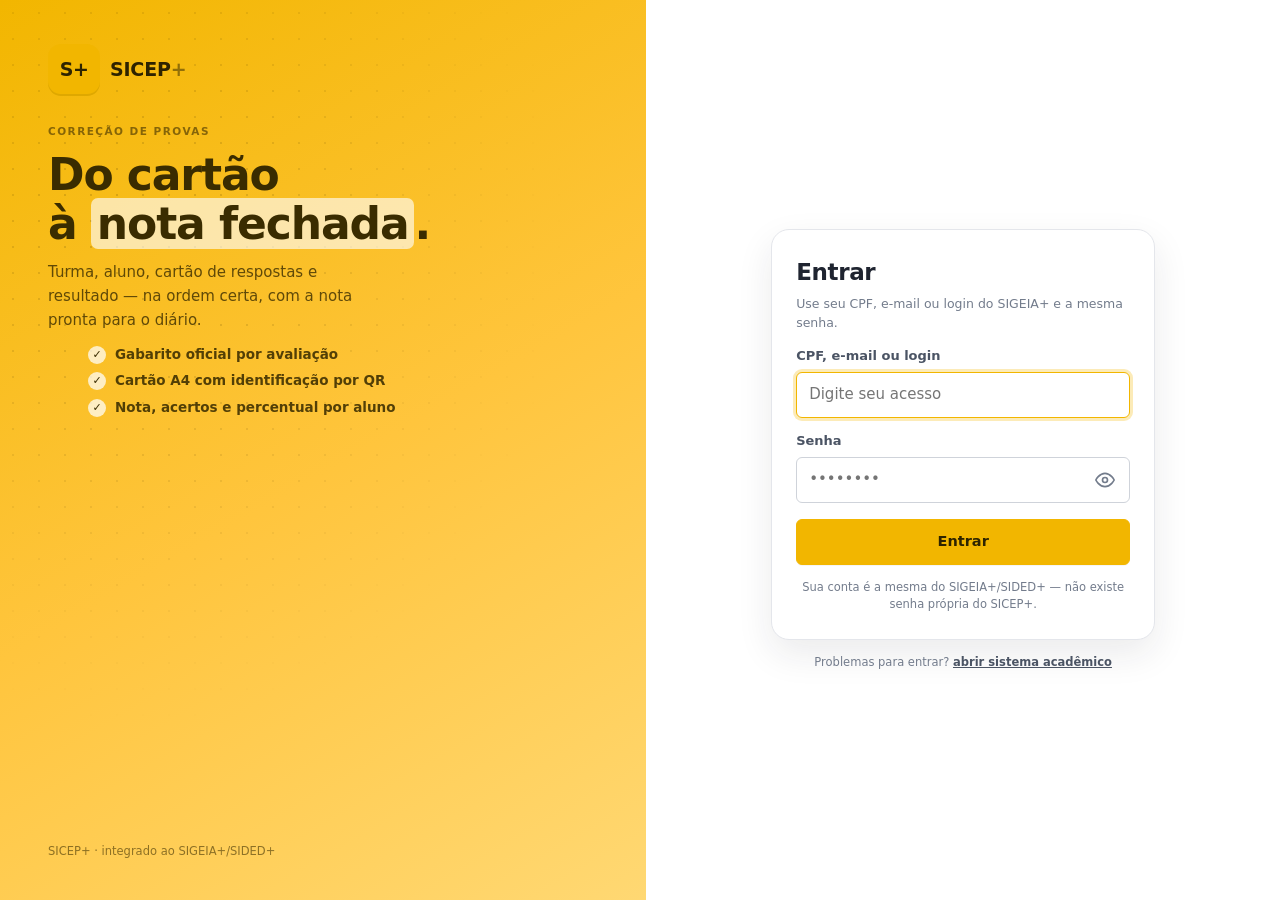
==== index.html @ 130e1ade "A" ====
<!doctype html>
<html lang="pt-BR">
<head>
  <meta charset="utf-8" />
  <meta name="viewport" content="width=device-width, initial-scale=1, viewport-fit=cover" />
  <meta name="theme-color" content="#F2B600" />
  <meta name="description" content="SICEP+ — Sistema Inteligente de Correção Escolar de Provas" />
  <title>SICEP+ · Correção de provas</title>
  <link rel="manifest" href="manifest.webmanifest" />
  <link rel="icon" href="assets/icons/icon.svg" type="image/svg+xml" />
  <link rel="apple-touch-icon" href="assets/icons/icon.svg" />
  <link rel="stylesheet" href="css/app.css" />
  <link rel="stylesheet" href="css/screens.css" />
  <link rel="stylesheet" href="css/print.css" />
</head>
<body>
  <div id="app" class="app"></div>
  <div id="toast" class="toast" role="status" aria-live="polite"></div>
  <script src="js/lib/qrcode.js"></script>
  <script type="module" src="js/app.js"></script>
</body>
</html>
---- css/app.css ----
/* ============================================================
   SICEP+ · Design system
   Paleta institucional amarela, interface educacional limpa.
   ============================================================ */

:root {
  /* Amarelos */
  --y-50:  #FFFBEB;
  --y-100: #FEF6D8;
  --y-200: #FCEBB8;
  --y-300: #F9DB84;
  --y-400: #F6C93F;
  --y-500: #F2B600; /* institucional */
  --y-600: #D69D00;
  --y-700: #A57A00;
  --y-ink: #2E2400;

  /* Neutros */
  --ink:   #1F2430;
  --ink-2: #4B5464;
  --ink-3: #737C8C;
  --line:  #E4E6EB;
  --line-strong: #CFD3DA;
  --bg:    #F7F8FA;
  --surface: #FFFFFF;

  /* Semânticos */
  --ok: #157F45;      --ok-bg: #EAF7EF;   --ok-line: #BFE4CD;
  --warn: #A57A00;    --warn-bg: #FEF6D8; --warn-line: #F0DCA2;
  --err: #B3261E;     --err-bg: #FCEEEC;  --err-line: #F2C9C4;

  /* Forma */
  --r-sm: 6px;
  --r: 10px;
  --r-lg: 14px;
  --shadow-1: 0 1px 2px rgba(16, 24, 40, .05);
  --shadow-2: 0 1px 3px rgba(16, 24, 40, .08), 0 4px 12px rgba(16, 24, 40, .05);

  --tap: 46px; /* altura mínima de toque */
  --nav-w: 236px;
  --appbar-h: 58px;
}

* , *::before, *::after { box-sizing: border-box; }

[hidden] { display: none !important; }

html { -webkit-text-size-adjust: 100%; }

body {
  margin: 0;
  background: var(--bg);
  color: var(--ink);
  font: 400 15px/1.45 system-ui, -apple-system, "Segoe UI", Roboto, "Helvetica Neue", Arial, sans-serif;
  -webkit-font-smoothing: antialiased;
  overflow-x: hidden;
}

h1, h2, h3, h4 { margin: 0; font-weight: 650; letter-spacing: -.01em; }
h1 { font-size: 20px; }
h2 { font-size: 17px; }
h3 { font-size: 15px; }
p  { margin: 0; }
a  { color: var(--y-700); }
img { max-width: 100%; display: block; }

.muted { color: var(--ink-3); }
.small { font-size: 13px; }
.xs    { font-size: 12px; }
.strong{ font-weight: 650; }
.mono  { font-family: ui-monospace, "Cascadia Mono", Consolas, monospace; }
.center{ text-align: center; }
.nowrap{ white-space: nowrap; }
.sr-only {
  position: absolute; width: 1px; height: 1px; padding: 0; margin: -1px;
  overflow: hidden; clip: rect(0 0 0 0); white-space: nowrap; border: 0;
}

/* ---------------- Layout ---------------- */

.app { min-height: 100dvh; display: grid; grid-template-columns: 1fr; }

.sidenav { display: none; }

.app-main { min-width: 0; display: flex; flex-direction: column; }

.appbar {
  position: sticky; top: 0; z-index: 20;
  height: var(--appbar-h);
  display: flex; align-items: center; gap: 10px;
  padding: 0 14px;
  background: var(--surface);
  border-bottom: 1px solid var(--line);
}
.appbar::before {
  content: ""; position: absolute; inset: 0 0 auto 0; height: 3px;
  background: linear-gradient(90deg, var(--y-500), var(--y-300));
}
.appbar .brand { display: flex; align-items: center; gap: 9px; margin-right: auto; min-width: 0; }
.appbar .brand-name { font-weight: 700; font-size: 15px; letter-spacing: -.01em; }
.appbar .brand-sub { font-size: 11px; color: var(--ink-3); line-height: 1.1; }

.page {
  width: 100%;
  max-width: 940px;
  margin: 0 auto;
  padding: 16px 14px calc(88px + env(safe-area-inset-bottom));
  display: flex; flex-direction: column; gap: 16px;
}

/* ---------------- Marca ---------------- */

.mark {
  width: 30px; height: 30px; flex: none;
  display: grid; place-items: center;
  background: var(--y-500); color: var(--y-ink);
  border-radius: 8px;
  font-weight: 800; font-size: 13px; letter-spacing: -.03em;
  box-shadow: inset 0 -2px 0 rgba(0,0,0,.08);
}
.mark.lg { width: 52px; height: 52px; border-radius: 13px; font-size: 19px; }

/* ---------------- Navegação ---------------- */

.nav-list { display: flex; align-items: center; gap: 2px; }

.nav-link {
  display: flex; align-items: center; gap: 10px;
  color: var(--ink-2); text-decoration: none;
  border-radius: var(--r-sm);
}
.nav-link svg { flex: none; }
.nav-link.active { color: var(--ink); }

/* barra inferior (mobile) */
.bottomnav {
  position: fixed; left: 0; right: 0; bottom: 0; z-index: 30;
  display: flex;
  background: var(--surface);
  border-top: 1px solid var(--line);
  padding-bottom: env(safe-area-inset-bottom);
}
.bottomnav .nav-link {
  flex: 1 1 0; min-width: 0;
  flex-direction: column; gap: 3px;
  padding: 8px 2px 7px;
  font-size: 10.5px; font-weight: 600;
  justify-content: center;
  border-radius: 0;
  max-width: 128px; margin: 0 auto;
}
.bottomnav .nav-link.active { color: var(--y-700); }
.bottomnav .nav-link.active svg { color: var(--y-600); }
.bottomnav .nav-link.active::before {
  content: ""; position: absolute; top: 0; width: 18px; height: 3px;
  border-radius: 0 0 3px 3px; background: var(--y-500);
}

/* ---------------- Cabeçalho de página ---------------- */

.page-head { display: flex; flex-direction: column; gap: 4px; }
.page-head .eyebrow {
  font-size: 11.5px; font-weight: 700; letter-spacing: .07em;
  text-transform: uppercase; color: var(--y-700);
}
.page-head p { color: var(--ink-2); font-size: 13.5px; }

.section-head {
  display: flex; align-items: baseline; justify-content: space-between; gap: 10px;
}

/* ---------------- Cartões ---------------- */

.card {
  background: var(--surface);
  border: 1px solid var(--line);
  border-radius: var(--r);
  box-shadow: var(--shadow-1);
  padding: 14px;
}
.card.soft { background: var(--y-50); border-color: var(--y-200); box-shadow: none; }
.card.flat { box-shadow: none; }
.card-head { display: flex; align-items: center; justify-content: space-between; gap: 10px; margin-bottom: 8px; }

.stack { display: flex; flex-direction: column; gap: 12px; }
.stack.tight { gap: 8px; }
.row { display: flex; align-items: center; gap: 10px; }
.row.between { justify-content: space-between; }
.row.wrap { flex-wrap: wrap; }
.grow { flex: 1 1 auto; min-width: 0; }

/* ---------------- Botões ---------------- */

.btn {
  display: inline-flex; align-items: center; justify-content: center; gap: 8px;
  min-height: var(--tap);
  padding: 0 16px;
  border: 1px solid transparent;
  border-radius: var(--r-sm);
  background: var(--surface);
  color: var(--ink);
  font: inherit; font-weight: 650; font-size: 14.5px;
  text-decoration: none; cursor: pointer;
  transition: background-color .15s ease, border-color .15s ease, box-shadow .15s ease;
  -webkit-tap-highlight-color: transparent;
}
.btn:active { transform: translateY(.5px); }
.btn:focus-visible { outline: 3px solid var(--y-300); outline-offset: 1px; }
.btn[disabled] { opacity: .5; cursor: not-allowed; }

.btn-primary { background: var(--y-500); color: var(--y-ink); border-color: var(--y-500); box-shadow: 0 1px 0 rgba(0,0,0,.04); }
.btn-primary:hover { background: var(--y-400); border-color: var(--y-400); }
.btn-outline { background: var(--surface); border-color: var(--line-strong); color: var(--ink); }
.btn-outline:hover { background: var(--y-50); border-color: var(--y-300); }
.btn-ghost { background: transparent; color: var(--ink-2); }
.btn-ghost:hover { background: #F1F2F5; }
.btn-ok { background: var(--ok); border-color: var(--ok); color: #fff; }
.btn-danger { background: var(--surface); border-color: var(--err-line); color: var(--err); }
.btn-block { width: 100%; }
.btn-sm { min-height: 36px; padding: 0 12px; font-size: 13px; }
.btn-group { display: flex; gap: 10px; }
.btn-group > .btn { flex: 1 1 0; }

.icon-btn {
  display: grid; place-items: center;
  width: 40px; height: 40px; flex: none;
  border: 1px solid var(--line); border-radius: var(--r-sm);
  background: var(--surface); color: var(--ink-2); cursor: pointer;
}
.icon-btn:hover { background: var(--y-50); border-color: var(--y-300); }

/* ---------------- Formulários ---------------- */

.field { display: flex; flex-direction: column; gap: 6px; }
.label { font-size: 13px; font-weight: 650; color: var(--ink-2); }
.hint  { font-size: 12px; color: var(--ink-3); }
.input, .select, .textarea {
  width: 100%;
  min-height: var(--tap);
  padding: 10px 12px;
  border: 1px solid var(--line-strong);
  border-radius: var(--r-sm);
  background: var(--surface);
  color: var(--ink);
  font: inherit;
  font-size: 15px; /* evita zoom no iOS */
}
.textarea { min-height: 84px; resize: vertical; }
.input:focus, .select:focus, .textarea:focus {
  outline: none; border-color: var(--y-500); box-shadow: 0 0 0 3px var(--y-200);
}
.select { appearance: none; padding-right: 34px;
  background-image: url("data:image/svg+xml,%3Csvg xmlns='http://www.w3.org/2000/svg' width='14' height='14' viewBox='0 0 24 24' fill='none' stroke='%234B5464' stroke-width='2.5' stroke-linecap='round'%3E%3Cpath d='M6 9l6 6 6-6'/%3E%3C/svg%3E");
  background-repeat: no-repeat; background-position: right 12px center;
}
.form-grid { display: grid; gap: 12px; grid-template-columns: 1fr; }

/* Opção em bloco (turma, disciplina, professor) */
.option {
  display: flex; align-items: center; gap: 12px;
  padding: 13px 14px;
  border: 1px solid var(--line-strong);
  border-radius: var(--r);
  background: var(--surface);
  cursor: pointer;
  min-height: var(--tap);
  text-align: left; width: 100%; font: inherit; color: inherit;
}
.option:hover { border-color: var(--y-300); background: #FFFDF5; }
.option[aria-pressed="true"], .option.selected {
  border-color: var(--y-500); background: var(--y-50);
  box-shadow: inset 3px 0 0 var(--y-500);
}
.option .opt-title { font-weight: 650; }
.option .opt-sub { font-size: 12.5px; color: var(--ink-3); }
.option .opt-mark {
  width: 20px; height: 20px; border-radius: 50%; flex: none;
  border: 1.5px solid var(--line-strong); background: var(--surface);
  display: grid; place-items: center;
}
.option[aria-pressed="true"] .opt-mark { border-color: var(--y-600); background: var(--y-500); }
.option[aria-pressed="true"] .opt-mark::after {
  content: ""; width: 6px; height: 6px; border-radius: 50%; background: var(--y-ink);
}
.option-list { display: flex; flex-direction: column; gap: 8px; }

/* Segmentado (gabarito) */
.seg { display: inline-flex; border: 1px solid var(--line-strong); border-radius: var(--r-sm); overflow: hidden; }
.seg button {
  min-width: 34px; height: 34px; padding: 0 8px;
  border: 0; border-right: 1px solid var(--line);
  background: var(--surface); color: var(--ink-2);
  font: inherit; font-size: 13px; font-weight: 650; cursor: pointer;
}
.seg button:last-child { border-right: 0; }
.seg button.on { background: var(--y-500); color: var(--y-ink); }
.seg button.on.err { background: var(--err-bg); color: var(--err); }

/* ---------------- Badges / chips ---------------- */

.badge {
  display: inline-flex; align-items: center; gap: 5px;
  padding: 3px 8px; border-radius: 999px;
  font-size: 11.5px; font-weight: 650; line-height: 1.5;
  border: 1px solid var(--line); background: var(--bg); color: var(--ink-2);
  white-space: nowrap;
}
.badge.ok   { background: var(--ok-bg);   border-color: var(--ok-line);   color: var(--ok); }
.badge.warn { background: var(--warn-bg); border-color: var(--warn-line); color: var(--warn); }
.badge.err  { background: var(--err-bg);  border-color: var(--err-line);  color: var(--err); }
.badge.y    { background: var(--y-100);   border-color: var(--y-300);     color: var(--y-700); }

.chips { display: flex; gap: 8px; overflow-x: auto; padding: 2px 0 4px; scrollbar-width: none; }
.chips::-webkit-scrollbar { display: none; }
.chip {
  flex: none; min-height: 34px; padding: 0 13px;
  border: 1px solid var(--line-strong); border-radius: 999px;
  background: var(--surface); color: var(--ink-2);
  font: inherit; font-size: 13px; font-weight: 600; cursor: pointer;
}
.chip.on { background: var(--y-500); border-color: var(--y-500); color: var(--y-ink); }

/* Status de sincronização */
.sync {
  display: inline-flex; align-items: center; gap: 6px;
  padding: 5px 10px; border-radius: 999px;
  background: var(--ok-bg); border: 1px solid var(--ok-line);
  color: var(--ok); font-size: 11.5px; font-weight: 650;
  white-space: nowrap;
}
.sync .dot { width: 7px; height: 7px; border-radius: 50%; background: currentColor; }
.sync.pendente { background: var(--warn-bg); border-color: var(--warn-line); color: var(--warn); }
.sync.offline  { background: #F1F2F5; border-color: var(--line-strong); color: var(--ink-2); }

/* ---------------- Listas ---------------- */

.list { display: flex; flex-direction: column; }
.list-item {
  display: flex; align-items: center; gap: 12px;
  padding: 12px 2px;
  border-top: 1px solid var(--line);
  background: none; border-left: 0; border-right: 0; border-bottom: 0;
  font: inherit; color: inherit; text-align: left; cursor: pointer;
  text-decoration: none;
}
.list-item:first-child { border-top: 0; }
.list-item:hover { background: #FCFCFD; }
.list-item .li-title { font-weight: 600; }
.list-item .li-sub { font-size: 12.5px; color: var(--ink-3); }

.avatar {
  width: 36px; height: 36px; flex: none; border-radius: 50%;
  display: grid; place-items: center;
  background: var(--y-100); color: var(--y-700);
  font-weight: 700; font-size: 13px;
}

/* ---------------- Ações rápidas ---------------- */

.quick { display: grid; grid-template-columns: 1fr 1fr; gap: 10px; }
.quick a {
  display: flex; flex-direction: column; gap: 8px;
  padding: 14px;
  border: 1px solid var(--line); border-radius: var(--r);
  background: var(--surface); box-shadow: var(--shadow-1);
  text-decoration: none; color: var(--ink);
  min-height: 96px;
}
.quick a:hover { border-color: var(--y-300); background: #FFFDF6; }
.quick .qi {
  width: 32px; height: 32px; border-radius: 8px; display: grid; place-items: center;
  background: var(--y-100); color: var(--y-700);
}
.quick .qt { font-weight: 650; font-size: 13.5px; line-height: 1.25; }
.quick .qs { font-size: 11.5px; color: var(--ink-3); margin-top: auto; }

/* ---------------- KPI ---------------- */

.kpis { display: grid; grid-template-columns: repeat(3, 1fr); gap: 8px; }
.kpi {
  background: var(--surface); border: 1px solid var(--line); border-radius: var(--r);
  padding: 11px 12px; box-shadow: var(--shadow-1);
}
.kpi .kv { font-size: 20px; font-weight: 700; letter-spacing: -.02em; }
.kpi .kl { font-size: 11px; color: var(--ink-3); }


/* ---------------- Progresso / etapas ---------------- */

.progress { height: 6px; border-radius: 999px; background: var(--y-100); overflow: hidden; }
.progress > span { display: block; height: 100%; background: var(--y-500); border-radius: 999px; transition: width .25s ease; }

.step-meta { display: flex; align-items: center; justify-content: space-between; gap: 10px; }

/* ---------------- Estado vazio ---------------- */

.empty {
  text-align: center; padding: 32px 16px;
  border: 1px dashed var(--line-strong); border-radius: var(--r);
  background: var(--surface);
}
.empty .ei { width: 44px; height: 44px; margin: 0 auto 10px; border-radius: 50%; display: grid; place-items: center; background: var(--y-100); color: var(--y-700); }
.empty h3 { margin-bottom: 4px; }
.empty p { color: var(--ink-3); font-size: 13px; margin-bottom: 14px; }

/* ---------------- Toast ---------------- */

.toast {
  position: fixed; left: 50%; bottom: calc(76px + env(safe-area-inset-bottom));
  transform: translate(-50%, 14px);
  z-index: 90;
  max-width: calc(100vw - 28px);
  padding: 11px 15px;
  border-radius: var(--r-sm);
  background: #23282F; color: #fff;
  font-size: 13.5px; font-weight: 550;
  box-shadow: var(--shadow-2);
  opacity: 0; pointer-events: none;
  transition: opacity .18s ease, transform .18s ease;
}
.toast.show { opacity: 1; transform: translate(-50%, 0); }
.toast.ok  { background: var(--ok); }
.toast.err { background: var(--err); }

/* ---------------- Login ---------------- */

.login {
  min-height: 100dvh;
  display: grid;
  grid-template-columns: 1fr;
  grid-template-rows: auto 1fr;
  background: var(--bg);
}

/* Faixa amarela da marca */
.login-hero {
  position: relative; overflow: hidden; isolation: isolate;
  display: flex; flex-direction: column; gap: 20px;
  padding: 26px 22px 32px;
  color: #3A2C00;
  background: linear-gradient(150deg, #F2B600 0%, #FFC53D 52%, #FFD873 100%);
}
.login-hero::before {
  content: ''; position: absolute; inset: 0; z-index: -1;
  background-image: radial-gradient(circle, rgba(58, 44, 0, .16) 1px, transparent 1px);
  background-size: 26px 26px;
  -webkit-mask-image: radial-gradient(ellipse 85% 70% at 22% 26%, #000 10%, transparent 78%);
  mask-image: radial-gradient(ellipse 85% 70% at 22% 26%, #000 10%, transparent 78%);
}
.login-hero-top { display: flex; align-items: center; gap: 10px; }
.login-hero-name { font-weight: 800; font-size: 19px; letter-spacing: -.01em; color: #2E2300; }
.login-hero-name span { color: rgba(46, 35, 0, .5); }
.login-hero-mid { display: flex; flex-direction: column; gap: 11px; }
.login-eyebrow {
  font-size: 10.5px; font-weight: 800; letter-spacing: .14em;
  text-transform: uppercase; color: rgba(58, 44, 0, .6);
}
.login-hero h1 { font-size: 29px; line-height: 1.12; letter-spacing: -.025em; font-weight: 800; }
.login-hero h1 em {
  font-style: normal; padding: 0 6px; border-radius: 7px;
  background: rgba(255, 255, 255, .62);
}
.login-lead { font-size: 13.5px; line-height: 1.6; color: rgba(58, 44, 0, .8); max-width: 36ch; }
.login-feats { list-style: none; display: flex; flex-direction: column; gap: 7px; margin-top: 2px; }
.login-feats li {
  display: flex; align-items: center; gap: 9px;
  font-size: 12.5px; font-weight: 650; color: rgba(58, 44, 0, .88);
}
.login-feats li::before {
  content: '✓'; flex: none;
  width: 18px; height: 18px; border-radius: 50%;
  display: grid; place-items: center;
  font-size: 11px; font-weight: 800; color: #3A2C00;
  background: rgba(255, 255, 255, .72);
}
.login-hero-foot { font-size: 11.5px; color: rgba(58, 44, 0, .58); margin-top: auto; }

/* Painel do formulário */
.login-panel {
  display: grid; place-items: center;
  background: var(--surface);
  border-radius: 22px 22px 0 0;
  margin-top: -16px;
  padding: 24px 18px calc(26px + env(safe-area-inset-bottom));
}
.login-card { width: 100%; max-width: 384px; }
.login-brand-mobile { display: none; }
.login-form {
  display: flex; flex-direction: column; gap: 14px;
  padding: 22px 18px;
  background: var(--surface);
  border: 1px solid var(--line);
  border-radius: 18px;
  box-shadow: 0 14px 36px rgba(31, 36, 48, .09);
}
.login-form .field { margin-bottom: 0; }
.login-title { font-size: 20px; letter-spacing: -.015em; }
.login-sub { font-size: 12.5px; color: var(--ink-3); margin-top: -8px; line-height: 1.5; }
.login-submit { height: 46px; margin-top: 2px; }
.login-note { font-size: 11.5px; color: var(--ink-3); text-align: center; line-height: 1.5; }

/* Campo com botão de mostrar/ocultar senha */
.input-eye { position: relative; }
.input-eye .input { padding-right: 50px; }
.input-eye-btn {
  position: absolute; right: 6px; top: 50%; transform: translateY(-50%);
  width: 38px; height: 38px; border: 0; background: transparent; border-radius: 10px;
  display: grid; place-items: center; color: var(--ink-3); cursor: pointer;
}
.input-eye-btn:hover, .input-eye-btn:focus-visible { background: var(--y-100); color: var(--ink); }
.input-eye-btn svg { width: 20px; height: 20px; }

/* Botão em estado de envio */
.btn-spin {
  display: none; width: 16px; height: 16px; border-radius: 50%;
  border: 2px solid rgba(31, 36, 48, .22); border-top-color: var(--ink);
  animation: girar .6s linear infinite;
}
.btn[data-carregando] .btn-spin { display: inline-block; }
@keyframes girar { to { transform: rotate(360deg); } }

/* Erro de login */
.alert[hidden] { display: none !important; }
.alert.shake { animation: balancar .4s ease; }
@keyframes balancar {
  0%, 100% { transform: translateX(0); }
  20%, 60% { transform: translateX(-6px); }
  40%, 80% { transform: translateX(6px); }
}
.login-foot { margin-top: 14px; font-size: 11.5px; color: var(--ink-3); text-align: center; }
.login-foot a { color: var(--ink-2); font-weight: 600; }

@media (min-width: 940px) {
  .login { grid-template-columns: 1.02fr 1fr; grid-template-rows: 1fr; }
  .login-hero { padding: 44px 48px 40px; gap: 28px; }
  .login-hero h1 { font-size: 44px; }
  .login-lead { font-size: 15px; }
  .login-feats li { font-size: 13.5px; }
  .login-panel { margin-top: 0; border-radius: 0; padding: 40px; }
  .login-form { padding: 26px 24px; }
  .login-title { font-size: 23px; }
}

/* ---------------- Desktop ---------------- */

@media (min-width: 900px) {
  .app { grid-template-columns: var(--nav-w) 1fr; }

  .sidenav {
    display: flex; flex-direction: column; gap: 4px;
    grid-column: 1;
    position: sticky; top: 0; height: 100dvh;
    padding: 16px 12px;
    background: var(--surface);
    border-right: 1px solid var(--line);
  }
  .sidenav .brand { display: flex; align-items: center; gap: 10px; padding: 4px 8px 16px; }
  .sidenav .brand-name { font-weight: 750; font-size: 15.5px; }
  .sidenav .brand-sub { font-size: 11px; color: var(--ink-3); }
  .sidenav .nav-section { font-size: 10.5px; font-weight: 700; letter-spacing: .08em; text-transform: uppercase; color: var(--ink-3); padding: 12px 8px 6px; }
  .sidenav .nav-link { padding: 10px 10px; min-height: 42px; font-size: 13.5px; font-weight: 600; }
  .sidenav .nav-link:hover { background: #F6F7F9; }
  .sidenav .nav-link.active { background: var(--y-100); color: var(--y-700); }
  .sidenav .nav-link.active svg { color: var(--y-600); }
  .sidenav .nav-foot { margin-top: auto; padding: 10px 8px 0; border-top: 1px solid var(--line); font-size: 11.5px; color: var(--ink-3); }

  .app-main { grid-column: 2; }
  .bottomnav { display: none; }
  .appbar .brand { display: none; }
  .page { padding: 22px 26px 40px; gap: 18px; max-width: 1000px; }
  .form-grid.two { grid-template-columns: 1fr 1fr; }
  .quick { grid-template-columns: repeat(4, 1fr); }
  .toast { bottom: 24px; }
}

/* ============================================================
   Tablet e PC — mais respiro, colunas e navegação lateral
   ============================================================ */

/* Ações na lateral só no desktop (o appbar cuida do mobile/tablet) */
.sidenav .nav-actions {
  display: none; align-items: center; justify-content: space-between;
  gap: 8px; margin-top: 10px; padding-top: 10px; border-top: 1px solid var(--line);
}

/* ---- Tablet ---- */
@media (min-width: 640px) {
  .page {
    max-width: 900px;
    padding: 20px 22px calc(96px + env(safe-area-inset-bottom));
    gap: 18px;
  }
  .page-head h1 { font-size: 24px; }
  .page-head p { font-size: 14px; }

  .card { padding: 16px 18px; }
  .kpi { padding: 14px 16px; }
  .kpi .kv { font-size: 24px; }

  .form-grid.two { grid-template-columns: 1fr 1fr; }
  .sheet { max-width: 440px; }

  /* pares chave/valor em duas colunas */
  .kv-list { display: grid; grid-template-columns: repeat(2, minmax(0, 1fr)); gap: 0 26px; }
  .kv-list > div:nth-child(-n+2) { border-top: 0; }
}

/* ---- Desktop ---- */
@media (min-width: 1024px) {
  :root { --nav-w: 264px; }

  .appbar { display: none; }
  .sidenav { padding: 20px 14px 16px; }
  .sidenav .brand { padding: 2px 8px 20px; }
  .sidenav .nav-link { padding: 11px 12px; min-height: 44px; font-size: 14px; }
  .sidenav .nav-actions { display: flex; }

  .page {
    max-width: 1180px;
    padding: 28px 32px 56px;
    gap: 22px;
  }
  .page-head h1 { font-size: 30px; }
  .page-head p { font-size: 14.5px; }

  .kpis { gap: 12px; }
  .kpi { padding: 16px 18px; }
  .kpi .kv { font-size: 28px; }
  .kpi .kl { font-size: 12px; }

  .card { padding: 20px 22px; }
  .card-head { margin-bottom: 12px; }

  .quick { gap: 14px; }
  .quick a { min-height: 118px; padding: 18px; }
  .quick .qt { font-size: 14.5px; }

  /* lista de avaliações em duas colunas */
  .page .stack:has(> .av-card) {
    display: grid;
    grid-template-columns: repeat(2, minmax(0, 1fr));
    gap: 16px;
    align-items: start;
  }

  /* listas longas (turmas/alunos/instrumentos) com largura de leitura */
  .list-card { max-width: 860px; margin-inline: auto; }

  .sheet { max-width: 500px; }
  .gab-table td, .gab-table th { padding: 9px 10px; }

  .ans-grid { grid-template-columns: repeat(auto-fill, minmax(58px, 1fr)); }
}

/* ---- Telas muito largas ---- */
@media (min-width: 1440px) {
  .page { max-width: 1320px; }
  .page .stack:has(> .av-card) { grid-template-columns: repeat(3, minmax(0, 1fr)); }
}

/* Início: recentes + escola lado a lado no PC */
.home-grid { display: grid; gap: 12px; }
@media (min-width: 1024px) {
  .home-grid { grid-template-columns: minmax(0, 1.7fr) minmax(0, 1fr); align-items: start; }
}

/* Botão de atalho não ocupa a largura toda no PC */
@media (min-width: 1024px) {
  .btn-nova { width: auto; align-self: flex-start; padding-inline: 24px; }
}
---- css/screens.css ----
/* ============================================================
   SICEP+ · Estilos específicos de telas
   ============================================================ */

/* ---------------- Avaliações ---------------- */

.av-card { display: flex; flex-direction: column; gap: 8px; }
.av-card .av-title { font-weight: 650; font-size: 15px; line-height: 1.3; }
.av-card .av-meta { display: flex; flex-wrap: wrap; align-items: center; gap: 6px 10px; font-size: 12.5px; color: var(--ink-2); }
.av-card .av-foot { display: flex; flex-wrap: wrap; gap: 8px; align-items: center; justify-content: space-between; padding-top: 4px; }
.av-dot { width: 4px; height: 4px; border-radius: 50%; background: var(--line-strong); }

/* ---------------- Wizard de avaliação ---------------- */

.wizard-head { display: flex; flex-direction: column; gap: 8px; }

.q-row {
  display: grid;
  grid-template-columns: 34px minmax(0, 1fr);
  gap: 10px;
  padding: 12px 0;
  border-top: 1px solid var(--line);
  align-items: start;
}
.q-row:first-child { border-top: 0; }
.q-num {
  width: 30px; height: 30px; border-radius: 8px;
  display: grid; place-items: center;
  background: var(--y-100); color: var(--y-700);
  font-weight: 700; font-size: 13px;
}
.q-body { display: flex; flex-direction: column; gap: 8px; min-width: 0; }
.q-tools { display: flex; flex-wrap: wrap; align-items: center; gap: 8px 14px; }

.valor-input { width: 88px; min-height: 38px; padding: 6px 10px; }
.q-enunciado { min-height: 60px; font-size: 14px; }

.saved-note {
  display: flex; gap: 10px; align-items: flex-start;
  background: var(--y-50); border: 1px solid var(--y-200);
  border-radius: var(--r); padding: 12px 14px;
  font-size: 13px; color: var(--ink-2);
}
.saved-note svg { flex: none; color: var(--y-700); margin-top: 1px; }

/* ---------------- Detalhe da avaliação ---------------- */

.kv-list { display: flex; flex-direction: column; }
.kv-list > div {
  display: flex; align-items: baseline; justify-content: space-between; gap: 12px;
  padding: 9px 0; border-top: 1px solid var(--line); font-size: 13.5px;
}
.kv-list > div:first-child { border-top: 0; }
.kv-list dt, .kv-list .k { color: var(--ink-3); flex: none; }
.kv-list .v { font-weight: 600; text-align: right; min-width: 0; overflow-wrap: anywhere; }

.gab-table { width: 100%; border-collapse: collapse; font-size: 13px; }
.gab-table th, .gab-table td { text-align: left; padding: 7px 8px; border-top: 1px solid var(--line); }
.gab-table th { font-size: 11px; text-transform: uppercase; letter-spacing: .05em; color: var(--ink-3); border-top: 0; }
.gab-table td.g { font-weight: 700; color: var(--y-700); }

/* ---------------- Cartão de respostas ---------------- */

.sheet-wrap { display: flex; justify-content: center; padding: 4px 0 8px; }

.sheet {
  position: relative;
  width: 100%; max-width: 400px;
  aspect-ratio: 1 / 1.414;
  background: #fff;
  border: 1px solid #B9BDC4;
  border-radius: 3px;
  padding: 13% 8% 6%;
  display: flex; flex-direction: column;
  color: #101318;
  font-size: 9px;
  overflow: hidden;
}
.sheet .mk { position: absolute; width: 16px; height: 16px; background: #101318; }
.sheet .mk.tl { top: 9px; left: 9px; }
.sheet .mk.tr { top: 9px; right: 9px; }
.sheet .mk.bl { bottom: 9px; left: 9px; }
.sheet .mk.br { bottom: 9px; right: 9px; }

.sheet-top { display: flex; gap: 10px; align-items: flex-start; }
.sheet-title { font-size: 13px; font-weight: 800; letter-spacing: -.02em; line-height: 1; }
.sheet-sub { font-size: 7.5px; color: #444; margin-top: 3px; }
.sheet-qr {
  margin-left: auto; flex: none;
  width: 74px; height: 74px;
  border: 1.5px dashed #8A8F98; border-radius: 4px;
  display: grid; place-items: center;
  font-size: 6.5px; line-height: 1.2; text-align: center; color: #5A6068;
  padding: 3px;
}
.sheet-info {
  margin-top: 10px; padding: 7px 8px;
  border: 1px solid #C9CDD3; border-radius: 3px;
  display: grid; grid-template-columns: 1fr 1fr; gap: 3px 8px;
  font-size: 7.5px; line-height: 1.35;
}
.sheet-info b { font-weight: 700; }
.sheet-fields { margin-top: 8px; display: flex; flex-direction: column; gap: 6px; }
.sheet-line { display: flex; align-items: flex-end; gap: 6px; }
.sheet-line .lbl { font-size: 6.5px; color: #555; white-space: nowrap; }
.sheet-line .ln { flex: 1 1 auto; border-bottom: 1px solid #101318; height: 9px; }

.sheet-answers { margin-top: 9px; display: grid; grid-template-columns: repeat(2, 1fr); gap: 4px 14px; flex: 1 1 auto; align-content: start; }
.sheet-q { display: flex; align-items: center; gap: 3px; }
.sheet-q .n { width: 13px; text-align: right; font-weight: 700; font-size: 7.5px; }
.bubble {
  width: 15px; height: 15px; border-radius: 50%;
  border: 1px solid #101318;
  display: grid; place-items: center;
  font-size: 6.5px; line-height: 1; color: #101318;
}
.sheet-foot { margin-top: 8px; font-size: 6.5px; color: #555; display: flex; justify-content: space-between; gap: 8px; }

.sheet-note { text-align: center; }

/* ---------------- Leitura (câmera) ---------------- */

.cam {
  position: relative; width: 100%;
  aspect-ratio: 4 / 3;
  background: #14181D;
  border-radius: var(--r);
  overflow: hidden;
  display: grid; place-items: center;
  color: #C8CDD4;
}
.cam video { width: 100%; height: 100%; object-fit: cover; display: block; }
.cam .cam-empty { display: flex; flex-direction: column; align-items: center; gap: 8px; padding: 18px; text-align: center; font-size: 12.5px; }
.cam .guide { position: absolute; inset: 9%; border: 2px dashed rgba(242,182,0,.85); border-radius: 6px; pointer-events: none; }
.cam .corner { position: absolute; width: 26px; height: 26px; border: 3px solid var(--y-500); pointer-events: none; }
.cam .corner.tl { top: 6%; left: 6%; border-right: 0; border-bottom: 0; border-radius: 6px 0 0 0; }
.cam .corner.tr { top: 6%; right: 6%; border-left: 0; border-bottom: 0; border-radius: 0 6px 0 0; }
.cam .corner.bl { bottom: 6%; left: 6%; border-right: 0; border-top: 0; border-radius: 0 0 0 6px; }
.cam .corner.br { bottom: 6%; right: 6%; border-left: 0; border-top: 0; border-radius: 0 0 6px 0; }
.cam .torch {
  position: absolute; right: 10px; bottom: 10px; z-index: 2;
  width: 40px; height: 40px; border-radius: 50%;
  display: grid; place-items: center;
  background: rgba(255,255,255,.92); color: #14181D; border: 0; cursor: pointer;
}
.cam .cam-badge {
  position: absolute; left: 10px; top: 10px; z-index: 2;
  background: rgba(20,24,29,.72); color: #fff;
  padding: 4px 9px; border-radius: 999px; font-size: 11px; font-weight: 600;
}

.flow { display: flex; flex-direction: column; gap: 0; }
.flow-step { display: flex; gap: 12px; padding-bottom: 16px; position: relative; }
.flow-step:not(:last-child)::before {
  content: ""; position: absolute; left: 13px; top: 30px; bottom: 0; width: 2px; background: var(--line);
}
.flow-step.done:not(:last-child)::before { background: var(--y-300); }
.flow-step .fs-num {
  width: 28px; height: 28px; flex: none; border-radius: 50%;
  display: grid; place-items: center; font-size: 12px; font-weight: 700;
  background: var(--bg); border: 1.5px solid var(--line-strong); color: var(--ink-3);
  z-index: 1;
}
.flow-step.done .fs-num { background: var(--y-500); border-color: var(--y-500); color: var(--y-ink); }
.flow-step.current .fs-num { background: var(--surface); border-color: var(--y-600); color: var(--y-700); box-shadow: 0 0 0 3px var(--y-200); }
.flow-step .fs-body { min-width: 0; padding-top: 3px; }
.flow-step .fs-title { font-weight: 650; font-size: 13.5px; }
.flow-step .fs-sub { font-size: 12px; color: var(--ink-3); }
.flow-step.waiting { opacity: .45; }

/* ---------------- Revisão de respostas ---------------- */

.rev-row {
  display: flex; align-items: center; gap: 10px;
  padding: 9px 0; border-top: 1px solid var(--line);
}
.rev-row:first-child { border-top: 0; }
.rev-row .rev-n {
  width: 26px; height: 26px; flex: none; border-radius: 7px;
  display: grid; place-items: center; background: var(--bg); border: 1px solid var(--line);
  font-size: 11.5px; font-weight: 700;
}
.rev-row .rev-n.warn { background: var(--warn-bg); border-color: var(--warn-line); color: var(--warn); }
.rev-row .rev-n.ok { background: var(--ok-bg); border-color: var(--ok-line); color: var(--ok); }
.rev-row .rev-n.err { background: var(--err-bg); border-color: var(--err-line); color: var(--err); }
.rev-row .rev-state { font-size: 11.5px; }

.result-big { display: flex; align-items: baseline; gap: 6px; }
.result-big .rn { font-size: 34px; font-weight: 750; letter-spacing: -.03em; }

.alert {
  display: flex; gap: 10px; align-items: flex-start;
  padding: 12px 13px; border-radius: var(--r);
  font-size: 12.5px; line-height: 1.45;
  border: 1px solid var(--line); background: var(--bg); color: var(--ink-2);
}
.alert svg { flex: none; margin-top: 1px; }
.alert.warn { background: var(--warn-bg); border-color: var(--warn-line); color: #6B4F00; }
.alert.err  { background: var(--err-bg);  border-color: var(--err-line);  color: var(--err); }
.alert.ok   { background: var(--ok-bg);   border-color: var(--ok-line);   color: var(--ok); }
.alert.y    { background: var(--y-50);    border-color: var(--y-200);     color: #6B4F00; }

/* ---------------- Desempenho ---------------- */

.perf {
  height: 6px; border-radius: 999px; background: #EDEFF3;
  overflow: hidden; margin-top: 6px;
}
.perf > span { display: block; height: 100%; border-radius: 999px; transition: width .25s ease; }

/* ---------------- Grade de conferência ---------------- */

.ans-grid {
  display: grid;
  grid-template-columns: repeat(auto-fill, minmax(54px, 1fr));
  gap: 6px;
}
.ans-tile {
  display: flex; flex-direction: column; align-items: center; justify-content: center;
  gap: 1px; padding: 7px 4px;
  border: 1px solid var(--line-strong); border-radius: 8px;
  background: var(--surface); color: var(--ink);
  font: inherit; cursor: pointer;
}
.ans-tile .at-n { font-size: 10px; color: var(--ink-3); }
.ans-tile .at-a { font-size: 14px; font-weight: 700; line-height: 1.1; }
.ans-tile.ok { border-color: var(--ok-line); background: var(--ok-bg); color: var(--ok); }
.ans-tile.ok .at-n { color: var(--ok); opacity: .75; }
.ans-tile.pendente { border-color: var(--warn-line); background: var(--warn-bg); color: var(--warn); }
.ans-tile.pendente .at-n { color: var(--warn); opacity: .8; }
.ans-tile.anulada { border-style: dashed; background: var(--bg); color: var(--ink-3); }

.ans-editor {
  display: flex; flex-direction: column; gap: 10px;
  margin-top: 10px; padding: 12px;
  border: 1px solid var(--y-300); border-radius: var(--r);
  background: var(--y-50);
}
.ans-opt {
  min-height: 40px; min-width: 46px; padding: 0 12px;
  border: 1px solid var(--line-strong); border-radius: 8px;
  background: var(--surface); color: var(--ink);
  font: inherit; font-weight: 650; cursor: pointer;
}
.ans-opt.on { background: var(--y-500); border-color: var(--y-500); color: var(--y-ink); }

/* Questão anulada no editor da avaliação */
.q-row.anulada { opacity: .72; }
.q-row.anulada .q-num { background: var(--err-bg); color: var(--err); }

/* ---------------- Cartão com muitas questões ---------------- */

.sheet.denso .sheet-answers { grid-template-columns: repeat(3, 1fr); gap: 3px 10px; }
.sheet.denso .bubble { width: 17px; height: 17px; font-size: 6px; }
.sheet.denso .sheet-q .n { width: 14px; font-size: 7px; }

.cam img { width: 100%; height: 100%; object-fit: cover; display: block; }

/* ---------------- Leitura: fluxo (turma → aluno → cartão) ---------------- */

.capture-head { display: flex; align-items: center; gap: 10px; padding: 2px 0; }
.capture-head .icon-btn {
  width: 38px; height: 38px; flex: none;
  border: 1px solid var(--line); border-radius: 10px;
  background: var(--surface); display: grid; place-items: center; cursor: pointer;
}

.tabs { display: flex; border-bottom: 1px solid var(--line); }
.tab {
  flex: 1; padding: 11px 8px; background: none; border: 0;
  border-bottom: 2.5px solid transparent;
  font: inherit; font-size: 13.5px; font-weight: 700; color: var(--ink-3); cursor: pointer;
}
.tab.on { color: var(--y-700); border-bottom-color: var(--y-500); }

.search-box { position: relative; display: flex; align-items: center; }
.search-box svg { position: absolute; left: 12px; color: var(--ink-3); pointer-events: none; }
.search-box .input { padding-left: 38px; background: var(--bg); }

.turma-row, .aluno-row, .inst-row {
  display: flex; align-items: center; gap: 12px; width: 100%;
  padding: 13px 12px; background: var(--surface);
  border: 0; border-bottom: 1px solid var(--line);
  font: inherit; text-align: left; cursor: pointer;
}
.turma-row:last-child, .aluno-row:last-child, .inst-row:last-child { border-bottom: 0; }
.turma-row:active, .aluno-row:active, .inst-row:active { background: var(--y-50); }

.tr-check {
  width: 24px; height: 24px; flex: none; display: grid; place-items: center;
  border-radius: 50%; border: 1.5px solid var(--line-strong); color: var(--ok);
}
.tr-check.ok { border-color: var(--ok-line); background: var(--ok-bg); }
.tr-nome, .al-nome { display: block; font-weight: 700; font-size: 14px; }
.tr-sub, .al-sub { display: block; font-size: 12px; color: var(--ink-3); margin-top: 1px; }
.tr-bars { display: flex; align-items: flex-end; gap: 3px; height: 22px; flex: none; }
.tr-bars span { width: 4px; height: 100%; background: var(--line); border-radius: 2px; }
.tr-bars span.on { background: #34A853; }
.tr-cont { font-size: 12px; color: var(--ink-3); white-space: nowrap; }
.al-add {
  width: 28px; height: 28px; border-radius: 50%; flex: none;
  background: var(--ink); color: #fff; display: grid; place-items: center;
}

/* QR real no cartão */
.sheet-qr { border: 0; display: flex; flex-direction: column; align-items: center; gap: 2px; padding: 2px; }
.sheet-qr svg { width: 66px; height: 66px; display: block; }
.sheet-qr-code { font-size: 6px; line-height: 1.1; text-align: center; color: #333; word-break: break-all; max-width: 74px; }

/* 41 a 50 questões: quatro colunas para não estourar a folha */
.sheet.denso.compacto .sheet-answers { grid-template-columns: repeat(4, 1fr); gap: 2px 6px; }
.sheet.denso.compacto .bubble { width: 12px; height: 12px; font-size: 5px; }
.sheet.denso.compacto .sheet-q .n { width: 11px; font-size: 6px; }
.sheet.denso.compacto .sheet-info { font-size: 6.5px; }
.sheet.denso.compacto .sheet-qr svg { width: 52px; height: 52px; }
---- css/print.css ----
/* ============================================================
   SICEP+ · Impressão dos cartões de respostas
   ============================================================ */

@page {
  size: A4 portrait;
  margin: 12mm;
}

@media print {
  body { background: #fff; }

  .sidenav,
  .appbar,
  .bottomnav,
  .no-print,
  .toast { display: none !important; }

  .app { display: block; }
  .app-main { display: block; }
  .page { display: block; max-width: none; padding: 0; }

  .sheet-wrap {
    display: block;
    padding: 0;
    margin: 0 auto;
  }

  .sheet {
    width: 186mm;
    max-width: 186mm;
    height: 273mm;
    aspect-ratio: auto;
    border: 0;
    border-radius: 0;
    padding: 22mm 16mm 12mm;
    page-break-after: always;
    break-after: page;
    -webkit-print-color-adjust: exact;
    print-color-adjust: exact;
  }

  .sheet:last-of-type { page-break-after: auto; break-after: auto; }

  .sheet .sheet-title { font-size: 26pt; }
  .sheet .sheet-sub { font-size: 9pt; }
  .sheet .sheet-qr { width: 112px; height: 112px; font-size: 7pt; }
  .sheet .sheet-info { font-size: 9pt; padding: 10px 12px; border-color: #101318; }
  .sheet .sheet-fields { gap: 12px; margin-top: 14px; }
  .sheet .sheet-line .lbl { font-size: 8pt; }
  .sheet .sheet-line .ln { height: 16px; }

  .sheet-answers {
    margin-top: 16px;
    grid-template-columns: repeat(2, 1fr);
    gap: 9px 26px;
  }
  .sheet .sheet-q .n { font-size: 9.5pt; width: 20px; }
  .sheet .bubble { width: 30px; height: 30px; font-size: 8pt; }
  .sheet .sheet-foot { font-size: 7.5pt; margin-top: 14px; }

  .mk { width: 22px !important; height: 22px !important; }

  /* 26 a 50 questões: três colunas e bolhas menores para caber em uma página */
  .sheet.denso .sheet-answers {
    grid-template-columns: repeat(3, 1fr);
    gap: 5px 16px;
  }
  .sheet.denso .bubble { width: 22px; height: 22px; font-size: 7pt; }
  .sheet.denso .sheet-q .n { width: 15px; font-size: 8pt; }
}

/* 41 a 50 questões: quatro colunas na impressão */
@media print {
  .sheet .sheet-qr svg { width: 100%; height: 100%; }
  .sheet.denso.compacto .sheet-answers { grid-template-columns: repeat(4, 1fr); gap: 3px 10px; }
  .sheet.denso.compacto .bubble { width: 17px; height: 17px; font-size: 6pt; }
  .sheet.denso.compacto .sheet-q .n { width: 13px; font-size: 7.5pt; }
}
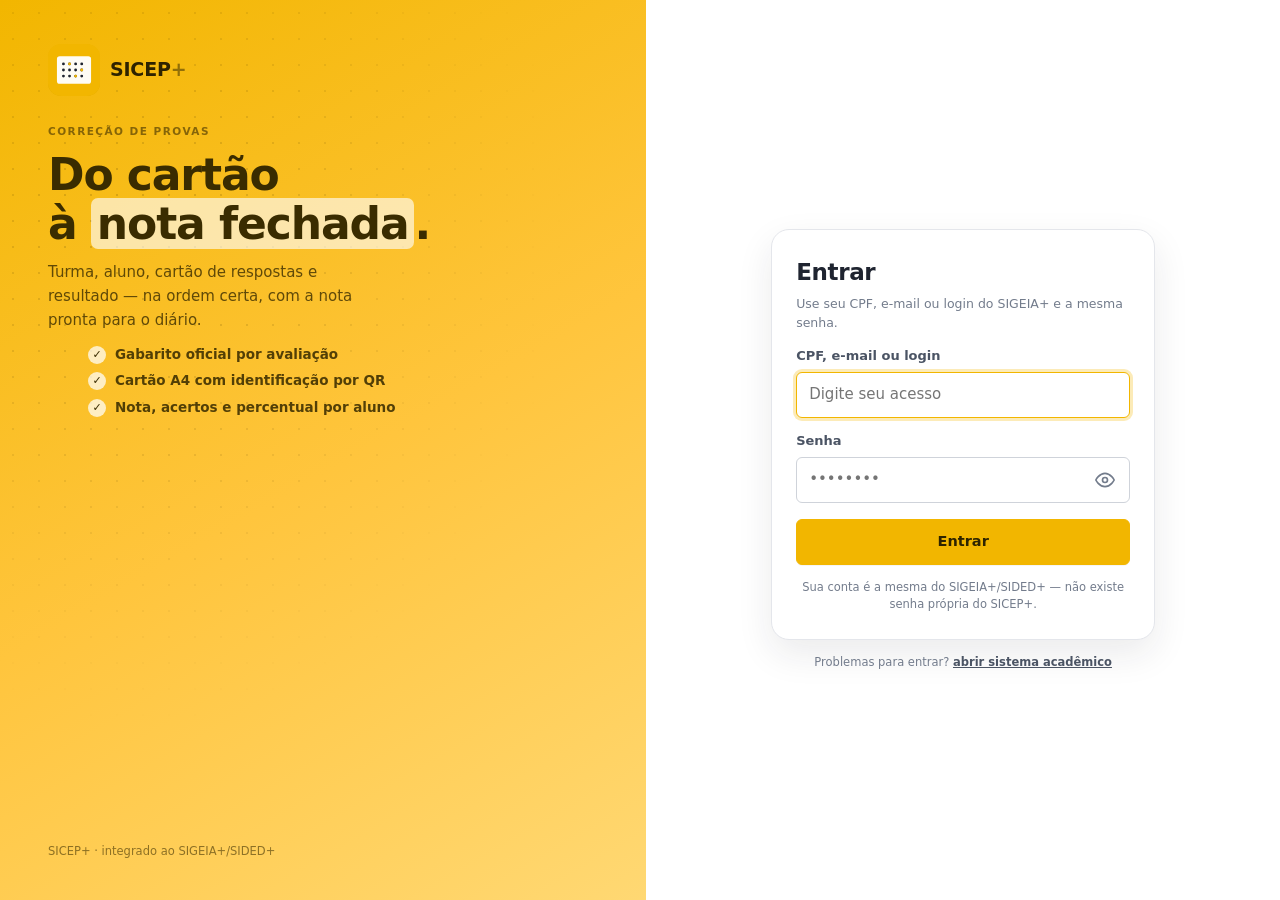
==== commit f8d53e85: "atualização" ====
--- a/index.html
+++ b/index.html
@@ -8,14 +8,33 @@
   <title>SICEP+ · Correção de provas</title>
   <link rel="manifest" href="manifest.webmanifest" />
   <link rel="icon" href="assets/icons/icon.svg" type="image/svg+xml" />
-  <link rel="apple-touch-icon" href="assets/icons/icon.svg" />
+  <link rel="icon" href="assets/icons/icon-256.png" type="image/png" sizes="256x256" />
+  <link rel="apple-touch-icon" href="assets/icons/icon-256.png" sizes="256x256" />
   <link rel="stylesheet" href="css/app.css" />
   <link rel="stylesheet" href="css/screens.css" />
   <link rel="stylesheet" href="css/print.css" />
 </head>
 <body>
-  <div id="app" class="app"></div>
+  <div id="app" class="app">
+    <!-- Carregamento inicial: um esqueleto simples com efeito de rolagem (substituído pelo app) -->
+    <div class="boot" role="status" aria-live="polite">
+      <div class="boot-logo"><img src="assets/icons/icon.svg" alt="" width="52" height="52" /></div>
+      <div class="boot-lines" aria-hidden="true">
+        <span></span><span></span><span></span>
+      </div>
+      <p class="boot-txt">Carregando o SICEP+…</p>
+    </div>
+  </div>
   <div id="toast" class="toast" role="status" aria-live="polite"></div>
+  <!-- Leitura de cartões: módulos pré-carregados em paralelo (o OpenCV, ~13 MB, NÃO entra aqui: carrega sob demanda em js/leitor/opencv-loader.js) -->
+  <link rel="modulepreload" href="js/leitor/geometria.js" />
+  <link rel="modulepreload" href="js/leitor/opencv-loader.js" />
+  <link rel="modulepreload" href="js/leitor/leitor.js" />
+  <link rel="modulepreload" href="js/leitor/omr.js" />
+  <link rel="modulepreload" href="js/leitor/cartao-svg.js" />
+  <link rel="modulepreload" href="js/leitor/camera.js" />
+  <link rel="modulepreload" href="js/leitor/associacao.js" />
+  <link rel="modulepreload" href="js/leitor/qr-caderno.js" />
   <script src="js/lib/qrcode.js"></script>
   <script type="module" src="js/app.js"></script>
 </body>
--- a/css/app.css
+++ b/css/app.css
@@ -47,6 +47,14 @@
 
 html { -webkit-text-size-adjust: 100%; }
 
+/* Celular: sem o realce/contorno azul que o navegador desenha ao tocar.
+   O foco por teclado continua visível (focus-visible), que é o que a acessibilidade exige. */
+html, body, a, button, input, select, textarea, label, [role="tab"], summary {
+  -webkit-tap-highlight-color: transparent;
+}
+:focus:not(:focus-visible) { outline: none; }
+:focus-visible { outline: 3px solid var(--y-300); outline-offset: 1px; }
+
 body {
   margin: 0;
   background: var(--bg);
@@ -119,6 +127,37 @@
   box-shadow: inset 0 -2px 0 rgba(0,0,0,.08);
 }
 .mark.lg { width: 52px; height: 52px; border-radius: 13px; font-size: 19px; }
+.mark img { width: 100%; height: 100%; display: block; border-radius: inherit; }
+
+/* ---------------- Carregamento inicial (esqueleto com rolagem) ---------------- */
+
+.boot {
+  min-height: 100dvh;
+  display: flex; flex-direction: column; align-items: center; justify-content: center;
+  gap: 16px; padding: 24px;
+  background: var(--bg);
+}
+.boot-logo {
+  width: 52px; height: 52px; border-radius: 13px; overflow: hidden;
+  box-shadow: 0 6px 18px rgba(16, 24, 40, .12);
+  animation: boot-pulsa 1.6s ease-in-out infinite;
+}
+.boot-lines { width: min(260px, 70vw); display: flex; flex-direction: column; gap: 9px; }
+.boot-lines span {
+  display: block; height: 11px; border-radius: 999px;
+  background: linear-gradient(90deg, #E8EAEF 0%, #F4F5F8 35%, #E8EAEF 70%, #E8EAEF 100%);
+  background-size: 220% 100%;
+  animation: boot-rolagem 1.15s linear infinite;
+}
+.boot-lines span:nth-child(2) { width: 78%; animation-delay: .09s; }
+.boot-lines span:nth-child(3) { width: 56%; animation-delay: .18s; }
+.boot-txt { font-size: 12.5px; color: var(--ink-3); }
+
+@keyframes boot-rolagem { to { background-position: -220% 0; } }
+@keyframes boot-pulsa { 0%, 100% { transform: scale(1); } 50% { transform: scale(1.04); } }
+@media (prefers-reduced-motion: reduce) {
+  .boot-lines span, .boot-logo { animation: none; }
+}
 
 /* ---------------- Navegação ---------------- */
 
--- a/css/screens.css
+++ b/css/screens.css
@@ -66,55 +66,13 @@
 .sheet {
   position: relative;
   width: 100%; max-width: 400px;
-  aspect-ratio: 1 / 1.414;
+  aspect-ratio: 186 / 273;
   background: #fff;
   border: 1px solid #B9BDC4;
   border-radius: 3px;
-  padding: 13% 8% 6%;
-  display: flex; flex-direction: column;
-  color: #101318;
-  font-size: 9px;
   overflow: hidden;
 }
-.sheet .mk { position: absolute; width: 16px; height: 16px; background: #101318; }
-.sheet .mk.tl { top: 9px; left: 9px; }
-.sheet .mk.tr { top: 9px; right: 9px; }
-.sheet .mk.bl { bottom: 9px; left: 9px; }
-.sheet .mk.br { bottom: 9px; right: 9px; }
-
-.sheet-top { display: flex; gap: 10px; align-items: flex-start; }
-.sheet-title { font-size: 13px; font-weight: 800; letter-spacing: -.02em; line-height: 1; }
-.sheet-sub { font-size: 7.5px; color: #444; margin-top: 3px; }
-.sheet-qr {
-  margin-left: auto; flex: none;
-  width: 74px; height: 74px;
-  border: 1.5px dashed #8A8F98; border-radius: 4px;
-  display: grid; place-items: center;
-  font-size: 6.5px; line-height: 1.2; text-align: center; color: #5A6068;
-  padding: 3px;
-}
-.sheet-info {
-  margin-top: 10px; padding: 7px 8px;
-  border: 1px solid #C9CDD3; border-radius: 3px;
-  display: grid; grid-template-columns: 1fr 1fr; gap: 3px 8px;
-  font-size: 7.5px; line-height: 1.35;
-}
-.sheet-info b { font-weight: 700; }
-.sheet-fields { margin-top: 8px; display: flex; flex-direction: column; gap: 6px; }
-.sheet-line { display: flex; align-items: flex-end; gap: 6px; }
-.sheet-line .lbl { font-size: 6.5px; color: #555; white-space: nowrap; }
-.sheet-line .ln { flex: 1 1 auto; border-bottom: 1px solid #101318; height: 9px; }
-
-.sheet-answers { margin-top: 9px; display: grid; grid-template-columns: repeat(2, 1fr); gap: 4px 14px; flex: 1 1 auto; align-content: start; }
-.sheet-q { display: flex; align-items: center; gap: 3px; }
-.sheet-q .n { width: 13px; text-align: right; font-weight: 700; font-size: 7.5px; }
-.bubble {
-  width: 15px; height: 15px; border-radius: 50%;
-  border: 1px solid #101318;
-  display: grid; place-items: center;
-  font-size: 6.5px; line-height: 1; color: #101318;
-}
-.sheet-foot { margin-top: 8px; font-size: 6.5px; color: #555; display: flex; justify-content: space-between; gap: 8px; }
+.sheet svg { display: block; width: 100%; height: 100%; }
 
 .sheet-note { text-align: center; }
 
@@ -248,11 +206,6 @@
 .q-row.anulada { opacity: .72; }
 .q-row.anulada .q-num { background: var(--err-bg); color: var(--err); }
 
-/* ---------------- Cartão com muitas questões ---------------- */
-
-.sheet.denso .sheet-answers { grid-template-columns: repeat(3, 1fr); gap: 3px 10px; }
-.sheet.denso .bubble { width: 17px; height: 17px; font-size: 6px; }
-.sheet.denso .sheet-q .n { width: 14px; font-size: 7px; }
 
 .cam img { width: 100%; height: 100%; object-fit: cover; display: block; }
 
@@ -302,14 +255,176 @@
   background: var(--ink); color: #fff; display: grid; place-items: center;
 }
 
-/* QR real no cartão */
-.sheet-qr { border: 0; display: flex; flex-direction: column; align-items: center; gap: 2px; padding: 2px; }
-.sheet-qr svg { width: 66px; height: 66px; display: block; }
-.sheet-qr-code { font-size: 6px; line-height: 1.1; text-align: center; color: #333; word-break: break-all; max-width: 74px; }
-
-/* 41 a 50 questões: quatro colunas para não estourar a folha */
-.sheet.denso.compacto .sheet-answers { grid-template-columns: repeat(4, 1fr); gap: 2px 6px; }
-.sheet.denso.compacto .bubble { width: 12px; height: 12px; font-size: 5px; }
-.sheet.denso.compacto .sheet-q .n { width: 11px; font-size: 6px; }
-.sheet.denso.compacto .sheet-info { font-size: 6.5px; }
-.sheet.denso.compacto .sheet-qr svg { width: 52px; height: 52px; }
+
+
+/* ---------------- Leitura: câmera em tela cheia ---------------- */
+
+body.cam-open { overflow: hidden; overscroll-behavior: none; }
+.cam-full {
+  position: fixed; inset: 0; z-index: 1000;
+  height: 100vh; height: 100dvh;
+  background: #000; color: #fff;
+  display: flex; flex-direction: column;
+  touch-action: manipulation; -webkit-tap-highlight-color: transparent;
+  -webkit-user-select: none; user-select: none;
+}
+.cam-full[hidden] { display: none; }
+.cam-full video, .cam-full > img {
+  position: absolute; inset: 0; width: 100%; height: 100%; object-fit: cover;
+}
+.cam-full > img[hidden], .cam-full video[hidden] { display: none; }
+.cam-full .cf-top, .cam-full .cf-instr, .cam-full .cf-baixo, .cam-full .cf-status,
+.cam-full .cf-aviso, .cam-full .cf-escolha, .cam-full .cf-manual, .cam-full .cf-refazer { position: relative; z-index: 3; }
+
+.cf-top {
+  display: flex; align-items: center; gap: 10px;
+  padding: calc(10px + env(safe-area-inset-top, 0px)) calc(12px + env(safe-area-inset-right, 0px)) 10px calc(12px + env(safe-area-inset-left, 0px));
+  background: linear-gradient(rgba(0,0,0,.7), rgba(0,0,0,0));
+}
+.cf-quem { flex: 1; min-width: 0; display: flex; flex-direction: column; line-height: 1.25; text-shadow: 0 1px 3px rgba(0,0,0,.7); }
+.cf-quem strong { font-size: 15px; white-space: nowrap; overflow: hidden; text-overflow: ellipsis; }
+.cf-quem span { font-size: 12.5px; opacity: .92; white-space: nowrap; overflow: hidden; text-overflow: ellipsis; }
+.cf-btn {
+  width: 44px; height: 44px; flex: none; border: 0; border-radius: 50%;
+  display: grid; place-items: center; cursor: pointer;
+  background: rgba(255,255,255,.92); color: #14181D;
+}
+.cf-btn.dark { background: var(--bg); width: 34px; height: 34px; }
+.cf-btn[disabled] { opacity: .4; cursor: not-allowed; }
+
+.cf-instr {
+  display: flex; flex-direction: column; align-items: center; gap: 4px;
+  margin: 4px 14px 0; padding: 10px 14px; text-align: center;
+  background: rgba(20,24,29,.78); border-radius: var(--r);
+}
+.cf-instr strong { font-size: 17px; letter-spacing: .02em; color: var(--y-400); }
+.cf-passo { font-size: 11px; font-weight: 700; padding: 2px 9px; border-radius: 999px; background: var(--y-500); color: var(--y-ink); }
+.cf-sub { font-size: 12.5px; opacity: .9; }
+
+.cf-alvo { position: absolute; z-index: 2; pointer-events: none; left: 50%; top: 52%; transform: translate(-50%, -50%); }
+.cf-alvo.qr { width: min(62vw, 300px); aspect-ratio: 1; }
+.cf-alvo.cartao { width: min(86vw, 62dvh * .68); aspect-ratio: 186 / 273; max-height: 70dvh; }
+.cf-alvo .c { position: absolute; width: 28px; height: 28px; border: 4px solid var(--y-500); transition: border-color .15s; }
+.cf-alvo.ok .c { border-color: #2BD46B; }
+.cf-alvo .tl { top: 0; left: 0; border-right: 0; border-bottom: 0; border-radius: 8px 0 0 0; }
+.cf-alvo .tr { top: 0; right: 0; border-left: 0; border-bottom: 0; border-radius: 0 8px 0 0; }
+.cf-alvo .bl { bottom: 0; left: 0; border-right: 0; border-top: 0; border-radius: 0 0 0 8px; }
+.cf-alvo .br { bottom: 0; right: 0; border-left: 0; border-top: 0; border-radius: 0 0 8px 0; }
+
+/* No cartão, os cantos da moldura ficam sobre os 4 quadrados pretos impressos:
+   eles estão 4 mm dentro da folha (2,15% da largura e 1,47% da altura). */
+.cf-alvo.cartao { outline: 1px dashed rgba(255,255,255,.28); outline-offset: 6px; border-radius: 2px; }
+.cf-alvo.cartao .c { width: 24px; height: 24px; border-width: 3px; }
+.cf-alvo.cartao .tl { top: 1.47%; left: 2.15%; }
+.cf-alvo.cartao .tr { top: 1.47%; right: 2.15%; }
+.cf-alvo.cartao .bl { bottom: 1.47%; left: 2.15%; }
+.cf-alvo.cartao .br { bottom: 1.47%; right: 2.15%; }
+
+.cf-status, .cf-aviso, .cf-escolha, .cf-manual {
+  margin: 8px 14px 0; padding: 10px 14px; border-radius: var(--r); font-size: 13.5px; text-align: center;
+}
+.cf-status { align-self: center; background: rgba(20,24,29,.78); }
+.cf-status.ok { background: rgba(21,127,69,.92); font-weight: 650; }
+.cf-status.err { background: rgba(179,38,30,.92); }
+.cf-status.busy { background: rgba(20,24,29,.78); }
+.cf-aviso { display: flex; flex-direction: column; gap: 8px; align-items: center; }
+.cf-aviso.warn { background: rgba(255,251,235,.96); color: #6B4F00; }
+.cf-aviso.err { background: rgba(252,238,236,.97); color: var(--err); }
+.cf-aviso[hidden], .cf-escolha[hidden], .cf-manual[hidden], .cf-status[hidden] { display: none; }
+.cf-escolha { background: rgba(255,255,255,.97); color: var(--ink); display: flex; flex-direction: column; gap: 8px; }
+.cf-escolha p { margin: 0; font-weight: 650; }
+.cf-manual { background: rgba(255,255,255,.97); display: flex; gap: 8px; }
+.cf-manual .input { flex: 1; }
+
+.cf-baixo {
+  margin-top: auto; display: flex; align-items: center; justify-content: space-between; gap: 10px;
+  padding: 14px calc(16px + env(safe-area-inset-right, 0px)) calc(16px + env(safe-area-inset-bottom, 0px)) calc(16px + env(safe-area-inset-left, 0px));
+  background: linear-gradient(rgba(0,0,0,0), rgba(0,0,0,.75));
+}
+.cf-sec {
+  flex: 1; min-height: 44px; padding: 0 10px; border-radius: 999px; cursor: pointer;
+  border: 1px solid rgba(255,255,255,.55); background: rgba(20,24,29,.55); color: #fff;
+  font: inherit; font-size: 13px; font-weight: 600;
+}
+.cf-obturador {
+  width: 74px; height: 74px; flex: none; border-radius: 50%; cursor: pointer;
+  border: 4px solid #fff; background: transparent; display: grid; place-items: center; padding: 0;
+}
+.cf-obturador span { width: 56px; height: 56px; border-radius: 50%; background: #fff; display: block; transition: transform .1s; }
+.cf-obturador:active span { transform: scale(.9); }
+.cf-obturador[disabled] { opacity: .35; cursor: not-allowed; }
+
+.cf-refazer {
+  align-self: center; margin: 8px 14px 0; min-height: 44px; padding: 0 20px;
+  display: inline-flex; align-items: center; gap: 8px; cursor: pointer;
+  border: 0; border-radius: 999px; background: #fff; color: #14181D;
+  font: inherit; font-size: 14px; font-weight: 700; box-shadow: 0 2px 10px rgba(0,0,0,.35);
+}
+.cf-refazer[hidden] { display: none; }
+
+/* Celular deitado (horizontal): o obturador e os botões vão para a lateral direita, como na câmera nativa,
+   e a imagem ocupa o resto da tela. Instruções ficam compactas para não cobrir o cartão. */
+@media (orientation: landscape) and (max-height: 540px) {
+  .cam-full .cf-top { margin-right: calc(112px + env(safe-area-inset-right, 0px)); padding-top: calc(6px + env(safe-area-inset-top, 0px)); padding-right: 6px; }
+  .cam-full .cf-instr {
+    flex-direction: row; flex-wrap: wrap; justify-content: center; gap: 2px 10px;
+    margin: 0 calc(124px + env(safe-area-inset-right, 0px)) 0 calc(14px + env(safe-area-inset-left, 0px)); padding: 6px 12px;
+  }
+  .cam-full .cf-instr strong { font-size: 15px; }
+  .cam-full .cf-sub { font-size: 12px; }
+  .cam-full .cf-status, .cam-full .cf-aviso, .cam-full .cf-escolha, .cam-full .cf-manual {
+    margin: 6px calc(124px + env(safe-area-inset-right, 0px)) 0 calc(14px + env(safe-area-inset-left, 0px)); padding: 7px 12px; font-size: 13px;
+  }
+  .cam-full .cf-refazer { margin: 6px calc(124px + env(safe-area-inset-right, 0px)) 0 14px; }
+  .cam-full .cf-baixo {
+    position: absolute; top: 0; right: 0; bottom: 0; margin: 0;
+    width: calc(112px + env(safe-area-inset-right, 0px));
+    flex-direction: column; justify-content: center; gap: 14px;
+    padding: 12px calc(10px + env(safe-area-inset-right, 0px)) 12px 10px;
+    background: linear-gradient(to right, rgba(0,0,0,0), rgba(0,0,0,.75));
+  }
+  .cam-full .cf-baixo .cf-sec { flex: none; width: 100%; padding: 0 6px; font-size: 12px; }
+  .cf-alvo { left: calc((100% - 112px) / 2); top: 56%; }
+  .cf-alvo.qr { width: min(46dvh, 240px); }
+  .cf-alvo.cartao { height: 66dvh; width: auto; max-width: 60vw; max-height: none; }
+}
+
+/* ---------------- Conferência: estados ---------------- */
+
+.legenda { display: flex; flex-wrap: wrap; gap: 6px 12px; font-size: 12px; color: var(--ink-2); }
+.legenda .lg { display: inline-flex; align-items: center; gap: 5px; }
+.legenda .lg i { width: 10px; height: 10px; border-radius: 3px; display: inline-block; border: 1.5px solid var(--line-strong); }
+.legenda .lg-ok i { background: var(--ok-bg); border-color: var(--ok); }
+.legenda .lg-branco i { background: #EEF0F4; border-color: var(--ink-3); border-style: dashed; }
+.legenda .lg-fraca i { background: var(--warn-bg); border-color: var(--y-600); }
+.legenda .lg-multipla i { background: var(--err-bg); border-color: var(--err); }
+.legenda .lg-incerta i { background: var(--y-100); border-color: var(--y-700); border-style: dashed; }
+
+.ans-tile.pendente.p-fraca { border-color: var(--y-600); background: var(--warn-bg); color: var(--warn); }
+.ans-tile.pendente.p-multipla { border-color: var(--err); background: var(--err-bg); color: var(--err); }
+.ans-tile.pendente.p-multipla .at-n { color: var(--err); }
+.ans-tile.pendente.p-incerta { border: 1.5px dashed var(--y-700); background: var(--y-100); color: var(--y-700); }
+.ans-tile.pendente.p-branco, .ans-tile.pendente.p-manual { border: 1.5px dashed var(--ink-3); background: #EEF0F4; color: var(--ink-2); }
+.ans-tile.ok.em-branco { border-style: dashed; border-color: var(--ink-3); background: #EEF0F4; color: var(--ink-2); }
+.ans-tile.ok.em-branco .at-n { color: var(--ink-3); }
+.ans-tile.editada { box-shadow: inset 0 0 0 2px var(--ok-line); }
+.ans-opt small { display: block; font-size: 10px; font-weight: 500; opacity: .7; line-height: 1; margin-top: 2px; }
+.ans-opt.sug:not(.on) { border-color: var(--y-600); box-shadow: 0 0 0 2px var(--y-200); }
+
+/* ---------------- Modal (ajustes de leitura) ---------------- */
+
+.modal-back {
+  position: fixed; inset: 0; z-index: 1100; background: rgba(16,24,40,.5);
+  display: flex; align-items: flex-end; justify-content: center;
+}
+.modal {
+  width: 100%; max-width: 520px; max-height: 90dvh; overflow: auto;
+  background: var(--surface); border-radius: var(--r-lg) var(--r-lg) 0 0;
+  padding: 16px 16px calc(16px + env(safe-area-inset-bottom, 0px));
+  display: flex; flex-direction: column; gap: 14px;
+}
+.modal input[type="range"] { width: 100%; accent-color: var(--y-600); }
+@media (min-width: 720px) {
+  .modal-back { align-items: center; }
+  .modal { border-radius: var(--r-lg); }
+}
--- a/css/print.css
+++ b/css/print.css
@@ -1,14 +1,18 @@
 /* ============================================================
    SICEP+ · Impressão dos cartões de respostas
+   ------------------------------------------------------------
+   A folha é um SVG de 186 × 273 mm (geometria.js). Na impressão
+   ela sai em tamanho real, sem escala: margem da página = 0 e a
+   folha centralizada, para os marcadores ficarem a 7 mm exatos.
    ============================================================ */
 
 @page {
   size: A4 portrait;
-  margin: 12mm;
+  margin: 0;
 }
 
 @media print {
-  body { background: #fff; }
+  html, body { background: #fff; margin: 0; padding: 0; }
 
   .sidenav,
   .appbar,
@@ -18,12 +22,12 @@
 
   .app { display: block; }
   .app-main { display: block; }
-  .page { display: block; max-width: none; padding: 0; }
+  .page { display: block; max-width: none; padding: 0; margin: 0; }
 
   .sheet-wrap {
     display: block;
     padding: 0;
-    margin: 0 auto;
+    margin: 0;
   }
 
   .sheet {
@@ -31,49 +35,15 @@
     max-width: 186mm;
     height: 273mm;
     aspect-ratio: auto;
+    margin: 8mm auto 0;
     border: 0;
     border-radius: 0;
-    padding: 22mm 16mm 12mm;
-    page-break-after: always;
-    break-after: page;
+    overflow: visible;
+    break-inside: avoid;
+    page-break-inside: avoid;
     -webkit-print-color-adjust: exact;
     print-color-adjust: exact;
   }
 
-  .sheet:last-of-type { page-break-after: auto; break-after: auto; }
-
-  .sheet .sheet-title { font-size: 26pt; }
-  .sheet .sheet-sub { font-size: 9pt; }
-  .sheet .sheet-qr { width: 112px; height: 112px; font-size: 7pt; }
-  .sheet .sheet-info { font-size: 9pt; padding: 10px 12px; border-color: #101318; }
-  .sheet .sheet-fields { gap: 12px; margin-top: 14px; }
-  .sheet .sheet-line .lbl { font-size: 8pt; }
-  .sheet .sheet-line .ln { height: 16px; }
-
-  .sheet-answers {
-    margin-top: 16px;
-    grid-template-columns: repeat(2, 1fr);
-    gap: 9px 26px;
-  }
-  .sheet .sheet-q .n { font-size: 9.5pt; width: 20px; }
-  .sheet .bubble { width: 30px; height: 30px; font-size: 8pt; }
-  .sheet .sheet-foot { font-size: 7.5pt; margin-top: 14px; }
-
-  .mk { width: 22px !important; height: 22px !important; }
-
-  /* 26 a 50 questões: três colunas e bolhas menores para caber em uma página */
-  .sheet.denso .sheet-answers {
-    grid-template-columns: repeat(3, 1fr);
-    gap: 5px 16px;
-  }
-  .sheet.denso .bubble { width: 22px; height: 22px; font-size: 7pt; }
-  .sheet.denso .sheet-q .n { width: 15px; font-size: 8pt; }
+  .sheet svg { width: 186mm; height: 273mm; }
 }
-
-/* 41 a 50 questões: quatro colunas na impressão */
-@media print {
-  .sheet .sheet-qr svg { width: 100%; height: 100%; }
-  .sheet.denso.compacto .sheet-answers { grid-template-columns: repeat(4, 1fr); gap: 3px 10px; }
-  .sheet.denso.compacto .bubble { width: 17px; height: 17px; font-size: 6pt; }
-  .sheet.denso.compacto .sheet-q .n { width: 13px; font-size: 7.5pt; }
-}
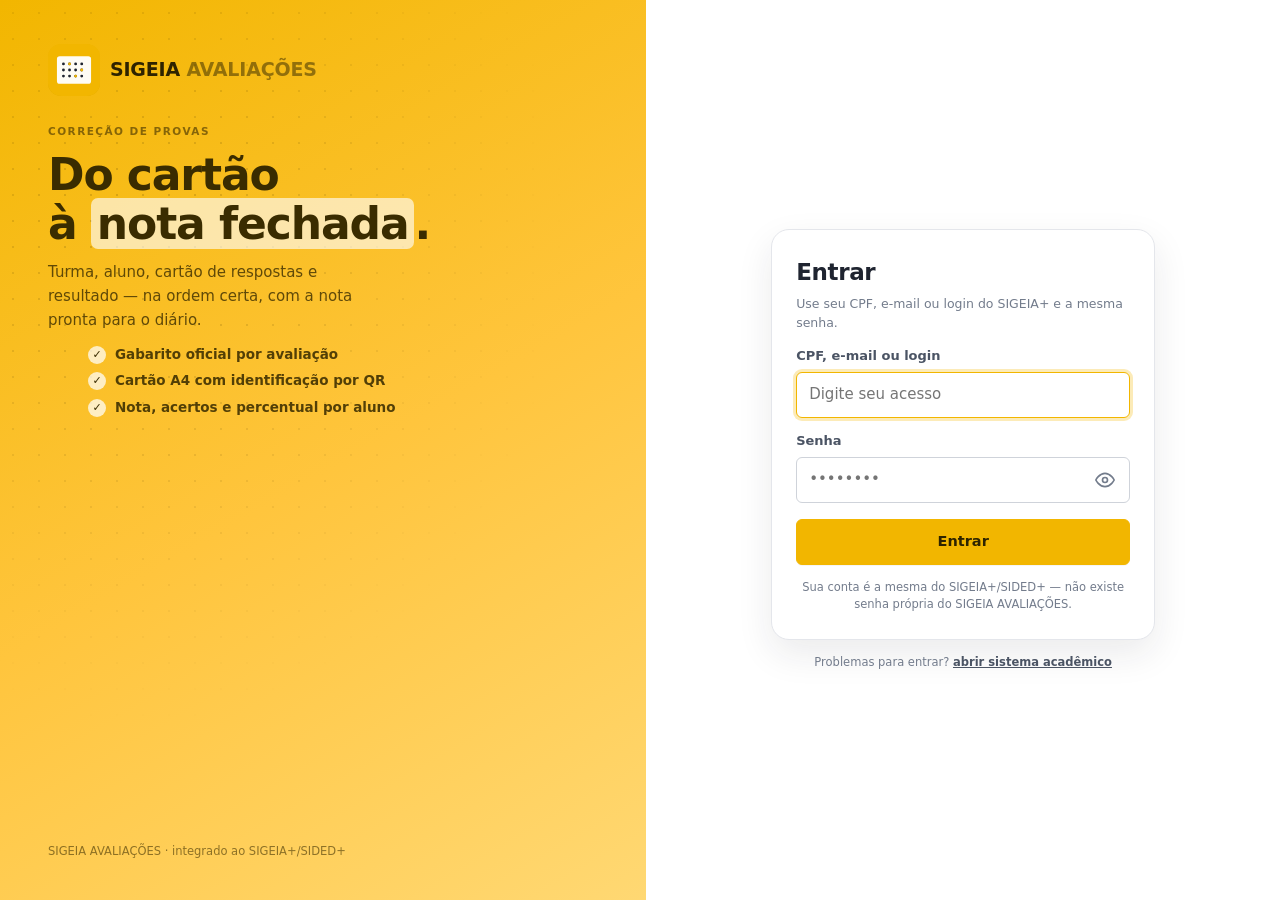
==== commit f35aa5ed: "Renomeia SICEP+ para SIGEIA AVALIAÇÕES na interface Muda só o que o usuário vê (títulos, login, menu" ====
--- a/index.html
+++ b/index.html
@@ -4,8 +4,8 @@
   <meta charset="utf-8" />
   <meta name="viewport" content="width=device-width, initial-scale=1, viewport-fit=cover" />
   <meta name="theme-color" content="#F2B600" />
-  <meta name="description" content="SICEP+ — Sistema Inteligente de Correção Escolar de Provas" />
-  <title>SICEP+ · Correção de provas</title>
+  <meta name="description" content="SIGEIA AVALIAÇÕES — Correção escolar de provas por cartão de respostas" />
+  <title>SIGEIA AVALIAÇÕES · Correção de provas</title>
   <link rel="manifest" href="manifest.webmanifest" />
   <link rel="icon" href="assets/icons/icon.svg" type="image/svg+xml" />
   <link rel="icon" href="assets/icons/icon-256.png" type="image/png" sizes="256x256" />
@@ -22,7 +22,7 @@
       <div class="boot-lines" aria-hidden="true">
         <span></span><span></span><span></span>
       </div>
-      <p class="boot-txt">Carregando o SICEP+…</p>
+      <p class="boot-txt">Carregando o SIGEIA AVALIAÇÕES…</p>
     </div>
   </div>
   <div id="toast" class="toast" role="status" aria-live="polite"></div>
--- a/css/app.css
+++ b/css/app.css
@@ -1,5 +1,5 @@
 /* ============================================================
-   SICEP+ · Design system
+   SIGEIA AVALIAÇÕES · Design system
    Paleta institucional amarela, interface educacional limpa.
    ============================================================ */
 
@@ -370,6 +370,7 @@
 .sync .dot { width: 7px; height: 7px; border-radius: 50%; background: currentColor; }
 .sync.pendente { background: var(--warn-bg); border-color: var(--warn-line); color: var(--warn); }
 .sync.offline  { background: #F1F2F5; border-color: var(--line-strong); color: var(--ink-2); }
+.sync[data-sync-painel] { cursor: pointer; }
 
 /* ---------------- Listas ---------------- */
 
--- a/css/screens.css
+++ b/css/screens.css
@@ -1,5 +1,5 @@
 /* ============================================================
-   SICEP+ · Estilos específicos de telas
+   SIGEIA AVALIAÇÕES · Estilos específicos de telas
    ============================================================ */
 
 /* ---------------- Avaliações ---------------- */
@@ -65,8 +65,8 @@
 
 .sheet {
   position: relative;
-  width: 100%; max-width: 400px;
-  aspect-ratio: 186 / 273;
+  width: 100%; max-width: 560px;
+  aspect-ratio: 186 / 135;
   background: #fff;
   border: 1px solid #B9BDC4;
   border-radius: 3px;
@@ -75,6 +75,10 @@
 .sheet svg { display: block; width: 100%; height: 100%; }
 
 .sheet-note { text-align: center; }
+
+/* QR avulso (exportação com QR separado): só pré-visualização na tela */
+.qr-avulso { width: 160px; max-width: 50%; aspect-ratio: 1; background: #fff; border: 1px solid #B9BDC4; border-radius: 3px; overflow: hidden; }
+.qr-avulso svg { display: block; width: 100%; height: 100%; }
 
 /* ---------------- Leitura (câmera) ---------------- */
 
@@ -269,12 +273,17 @@
   -webkit-user-select: none; user-select: none;
 }
 .cam-full[hidden] { display: none; }
+/* A prévia mostra o quadro INTEIRO da câmera (o mesmo que a foto captura).
+   Com object-fit: cover o celular em pé recortava as laterais e o cartão parecia
+   ampliado (~2x), sem dar para enquadrar os 4 cantos. */
 .cam-full video, .cam-full > img {
-  position: absolute; inset: 0; width: 100%; height: 100%; object-fit: cover;
+  position: absolute; inset: 0; width: 100%; height: 100%; object-fit: contain;
+  background: #000;
 }
 .cam-full > img[hidden], .cam-full video[hidden] { display: none; }
 .cam-full .cf-top, .cam-full .cf-instr, .cam-full .cf-baixo, .cam-full .cf-status,
-.cam-full .cf-aviso, .cam-full .cf-escolha, .cam-full .cf-manual, .cam-full .cf-refazer { position: relative; z-index: 3; }
+.cam-full .cf-aviso, .cam-full .cf-escolha, .cam-full .cf-manual, .cam-full .cf-refazer,
+.cam-full .cf-caderno, .cam-full .cf-zoom { position: relative; z-index: 3; }
 
 .cf-top {
   display: flex; align-items: center; gap: 10px;
@@ -293,17 +302,19 @@
 .cf-btn[disabled] { opacity: .4; cursor: not-allowed; }
 
 .cf-instr {
-  display: flex; flex-direction: column; align-items: center; gap: 4px;
-  margin: 4px 14px 0; padding: 10px 14px; text-align: center;
+  display: flex; flex-direction: column; align-items: center; gap: 3px;
+  margin: 2px 12px 0; padding: 8px 12px; text-align: center;
   background: rgba(20,24,29,.78); border-radius: var(--r);
 }
-.cf-instr strong { font-size: 17px; letter-spacing: .02em; color: var(--y-400); }
+.cf-instr strong { font-size: 16px; letter-spacing: .02em; color: var(--y-400); }
 .cf-passo { font-size: 11px; font-weight: 700; padding: 2px 9px; border-radius: 999px; background: var(--y-500); color: var(--y-ink); }
-.cf-sub { font-size: 12.5px; opacity: .9; }
-
-.cf-alvo { position: absolute; z-index: 2; pointer-events: none; left: 50%; top: 52%; transform: translate(-50%, -50%); }
+.cf-sub { font-size: 12px; line-height: 1.3; opacity: .9; }
+
+/* Tamanho e posição reais são calculados em js/screens/leitura.js (ajustarAlvo), para a
+   moldura caber exatamente na área em que a câmera aparece. Aqui ficam só valores de reserva. */
+.cf-alvo { position: absolute; z-index: 2; pointer-events: none; left: 50%; top: 50%; transform: translate(-50%, -50%);
+  width: min(86vw, 58dvh * 1.378); aspect-ratio: 186 / 135; }
 .cf-alvo.qr { width: min(62vw, 300px); aspect-ratio: 1; }
-.cf-alvo.cartao { width: min(86vw, 62dvh * .68); aspect-ratio: 186 / 273; max-height: 70dvh; }
 .cf-alvo .c { position: absolute; width: 28px; height: 28px; border: 4px solid var(--y-500); transition: border-color .15s; }
 .cf-alvo.ok .c { border-color: #2BD46B; }
 .cf-alvo .tl { top: 0; left: 0; border-right: 0; border-bottom: 0; border-radius: 8px 0 0 0; }
@@ -311,17 +322,14 @@
 .cf-alvo .bl { bottom: 0; left: 0; border-right: 0; border-top: 0; border-radius: 0 0 0 8px; }
 .cf-alvo .br { bottom: 0; right: 0; border-left: 0; border-top: 0; border-radius: 0 0 8px 0; }
 
-/* No cartão, os cantos da moldura ficam sobre os 4 quadrados pretos impressos:
-   eles estão 4 mm dentro da folha (2,15% da largura e 1,47% da altura). */
+/* No cartão a captura é livre (os 4 marcadores só são procurados DEPOIS da foto):
+   nada de cantos, pontos ou caixas sobre os quadrados. Fica só um contorno discreto
+   para o professor posicionar o cartão. */
 .cf-alvo.cartao { outline: 1px dashed rgba(255,255,255,.28); outline-offset: 6px; border-radius: 2px; }
-.cf-alvo.cartao .c { width: 24px; height: 24px; border-width: 3px; }
-.cf-alvo.cartao .tl { top: 1.47%; left: 2.15%; }
-.cf-alvo.cartao .tr { top: 1.47%; right: 2.15%; }
-.cf-alvo.cartao .bl { bottom: 1.47%; left: 2.15%; }
-.cf-alvo.cartao .br { bottom: 1.47%; right: 2.15%; }
+.cf-alvo.cartao .c { display: none; }
 
 .cf-status, .cf-aviso, .cf-escolha, .cf-manual {
-  margin: 8px 14px 0; padding: 10px 14px; border-radius: var(--r); font-size: 13.5px; text-align: center;
+  margin: 6px 12px 0; padding: 8px 12px; border-radius: var(--r); font-size: 13px; text-align: center;
 }
 .cf-status { align-self: center; background: rgba(20,24,29,.78); }
 .cf-status.ok { background: rgba(21,127,69,.92); font-weight: 650; }
@@ -336,6 +344,37 @@
 .cf-manual { background: rgba(255,255,255,.97); display: flex; gap: 8px; }
 .cf-manual .input { flex: 1; }
 
+/* Confirmação do caderno lido (nome + código) antes de fotografar */
+.cf-caderno {
+  margin: 10px 14px 0; padding: 14px 15px; border-radius: var(--r);
+  background: rgba(255,255,255,.98); color: var(--ink);
+  display: flex; flex-direction: column; gap: 3px;
+  box-shadow: 0 8px 26px rgba(0,0,0,.4);
+}
+.cf-caderno .cfc-rotulo {
+  display: flex; align-items: center; gap: 6px; margin: 0;
+  font-size: 10.5px; font-weight: 800; letter-spacing: .07em; text-transform: uppercase; color: var(--y-700);
+}
+.cf-caderno .cfc-nome { font-size: 16px; line-height: 1.25; }
+.cf-caderno .cfc-sub { font-size: 12.5px; color: var(--ink-3); }
+.cf-caderno .cfc-pergunta { margin-top: 7px; font-size: 13px; font-weight: 650; }
+.cf-caderno .cfc-acoes { display: flex; gap: 8px; margin-top: 9px; }
+.cf-caderno .cfc-acoes .cf-sec { flex: 1 1 0; font-size: 13px; }
+.cf-sec.escuro { background: var(--bg); border: 1px solid var(--line-strong); color: var(--ink-2); }
+.cf-sec.forte { background: var(--y-500); border: 1px solid var(--y-500); color: var(--y-ink); font-weight: 750; }
+
+/* Zoom da câmera (1x, 2x, 3x) */
+.cf-zoom {
+  align-self: center; display: flex; gap: 4px; margin: 6px 12px 0;
+  padding: 4px; border-radius: 999px; background: rgba(20,24,29,.72);
+}
+.cf-zoom-btn {
+  min-width: 48px; min-height: 36px; padding: 0 12px;
+  border: 0; border-radius: 999px; background: transparent; color: #fff;
+  font: inherit; font-size: 13px; font-weight: 700; cursor: pointer;
+}
+.cf-zoom-btn.on { background: var(--y-500); color: var(--y-ink); }
+
 .cf-baixo {
   margin-top: auto; display: flex; align-items: center; justify-content: space-between; gap: 10px;
   padding: 14px calc(16px + env(safe-area-inset-right, 0px)) calc(16px + env(safe-area-inset-bottom, 0px)) calc(16px + env(safe-area-inset-left, 0px));
@@ -372,9 +411,11 @@
   }
   .cam-full .cf-instr strong { font-size: 15px; }
   .cam-full .cf-sub { font-size: 12px; }
-  .cam-full .cf-status, .cam-full .cf-aviso, .cam-full .cf-escolha, .cam-full .cf-manual {
+  .cam-full .cf-status, .cam-full .cf-aviso, .cam-full .cf-escolha, .cam-full .cf-manual, .cam-full .cf-caderno {
     margin: 6px calc(124px + env(safe-area-inset-right, 0px)) 0 calc(14px + env(safe-area-inset-left, 0px)); padding: 7px 12px; font-size: 13px;
   }
+  .cam-full .cf-zoom { margin: 6px calc(124px + env(safe-area-inset-right, 0px)) 0 14px; }
+  .cf-zoom-btn { min-height: 32px; min-width: 44px; font-size: 12.5px; }
   .cam-full .cf-refazer { margin: 6px calc(124px + env(safe-area-inset-right, 0px)) 0 14px; }
   .cam-full .cf-baixo {
     position: absolute; top: 0; right: 0; bottom: 0; margin: 0;
@@ -384,9 +425,6 @@
     background: linear-gradient(to right, rgba(0,0,0,0), rgba(0,0,0,.75));
   }
   .cam-full .cf-baixo .cf-sec { flex: none; width: 100%; padding: 0 6px; font-size: 12px; }
-  .cf-alvo { left: calc((100% - 112px) / 2); top: 56%; }
-  .cf-alvo.qr { width: min(46dvh, 240px); }
-  .cf-alvo.cartao { height: 66dvh; width: auto; max-width: 60vw; max-height: none; }
 }
 
 /* ---------------- Conferência: estados ---------------- */
@@ -428,3 +466,349 @@
   .modal-back { align-items: center; }
   .modal { border-radius: var(--r-lg); }
 }
+
+/* ---------------- Resultados: lista, revisão e envio ---------------- */
+
+/* A aba Resultados usa a largura disponível (tabela de notas), sem estourar no celular. */
+.page:has(> .res-root) { max-width: 1120px; }
+
+.res-root { display: flex; flex-direction: column; gap: 14px; min-width: 0; }
+
+.res-kpis { display: grid; grid-template-columns: repeat(3, minmax(0, 1fr)); gap: 10px; }
+.res-kpis .kpi { min-width: 0; }
+
+.res-filtros { display: grid; grid-template-columns: minmax(0, 1fr); gap: 10px; }
+@media (min-width: 760px) {
+  .res-filtros { grid-template-columns: minmax(0, 1.25fr) minmax(0, 1fr) minmax(0, 1fr); align-items: end; }
+}
+
+.res-barra { display: flex; flex-wrap: wrap; gap: 10px; align-items: center; justify-content: space-between; }
+.res-sel-tools { display: flex; flex-wrap: wrap; gap: 8px; align-items: center; }
+
+.card.res-lista { padding: 0; overflow: hidden; }
+.res-lista-topo { display: none; }
+.res-linhas { display: flex; flex-direction: column; }
+
+.res-row {
+  display: grid; grid-template-columns: 28px minmax(0, 1fr);
+  gap: 4px 10px; padding: 11px 12px;
+  border-top: 1px solid var(--line); align-items: start; min-width: 0;
+}
+.res-linhas .res-row:first-child { border-top: 0; }
+.res-row.pend { box-shadow: inset 3px 0 0 var(--y-500); }
+.res-row.ok { box-shadow: inset 3px 0 0 var(--ok); }
+.res-row.sel { background: var(--y-50); }
+
+.res-check { display: flex; align-items: center; justify-content: center; padding-top: 3px; }
+.res-check input { width: 18px; height: 18px; accent-color: var(--y-600); cursor: pointer; }
+
+.res-aluno { display: flex; flex-direction: column; gap: 2px; min-width: 0; }
+.res-nome { display: flex; align-items: center; gap: 8px; font-weight: 650; font-size: 14px; min-width: 0; overflow-wrap: anywhere; }
+.avatar.sm { width: 26px; height: 26px; font-size: 11px; }
+.res-meta { font-size: 12px; color: var(--ink-3); overflow-wrap: anywhere; }
+.res-badges { display: flex; flex-wrap: wrap; gap: 4px; margin-top: 4px; }
+.res-badges .badge { white-space: normal; }
+
+.res-nota { grid-column: 2; display: flex; flex-direction: column; gap: 2px; font-size: 13px; min-width: 0; }
+.res-nota .res-valor { font-weight: 700; }
+.res-nota .perf { max-width: 240px; }
+.res-perc .badge { white-space: normal; }
+
+.res-acts { grid-column: 2; display: flex; flex-wrap: wrap; gap: 6px; align-items: center; }
+.res-acts .btn { min-height: 36px; padding: 0 11px; }
+
+@media (min-width: 860px) {
+  .res-lista-topo {
+    display: grid; grid-template-columns: 28px minmax(0, 1.7fr) 150px;
+    gap: 10px; align-items: center; padding: 9px 12px;
+    background: var(--bg); border-bottom: 1px solid var(--line);
+    font-size: 11px; font-weight: 700; letter-spacing: .05em; text-transform: uppercase; color: var(--ink-3);
+  }
+  .res-row { grid-template-columns: 28px minmax(0, 1.7fr) 150px; align-items: center; }
+  .res-nota { grid-column: auto; text-align: right; align-items: flex-end; }
+  .res-acts { grid-column: auto; justify-content: flex-end; flex-wrap: nowrap; }
+  .res-col-nota, .res-col-acoes { text-align: right; }
+}
+
+/* Barra de envio: sempre visível enquanto a lista rola, sem cobrir a navegação. */
+.res-enviar {
+  position: sticky; bottom: calc(72px + env(safe-area-inset-bottom, 0px)); z-index: 6;
+  display: flex; flex-wrap: wrap; align-items: center; gap: 10px;
+  padding: 10px 12px; border-radius: var(--r);
+  background: var(--surface); border: 1px solid var(--line);
+  box-shadow: 0 10px 26px rgba(16, 24, 40, .13);
+}
+.res-enviar.on { border-color: var(--y-300); }
+@media (min-width: 900px) { .res-enviar { bottom: 14px; } }
+.re-txt { display: flex; flex-direction: column; gap: 1px; flex: 1 1 210px; min-width: 0; }
+.re-txt strong { font-size: 13.5px; }
+.re-tri { display: flex; align-items: center; gap: 6px; flex: none; }
+.re-tri .select { min-height: 38px; width: auto; padding: 6px 30px 6px 10px; }
+.res-enviar-btn { flex: 1 1 250px; font-size: 13.5px; }
+.res-enviar-btn[disabled] { opacity: .55; cursor: not-allowed; }
+
+/* Ações da seleção: ficam no TOPO da lista, grudadas ao rolar. */
+.res-enviar.res-acoes-topo { bottom: auto; top: 8px; }
+
+/* Revisão dentro do modal */
+.res-modal { max-height: 92dvh; }
+.rev-lista { display: flex; flex-direction: column; gap: 10px; overflow: auto; margin: 0 -4px; padding: 0 4px 2px; }
+.rev-card {
+  display: flex; flex-direction: column; gap: 9px;
+  padding: 11px 12px; border: 1px solid var(--line); border-radius: var(--r);
+  background: var(--surface);
+}
+.rev-card.pend { border-color: var(--y-300); background: var(--y-50); }
+.rev-card.ok { border-color: var(--ok-line); }
+.rev-card-head { display: flex; align-items: flex-start; gap: 10px; }
+.rev-card-head .avatar { width: 32px; height: 32px; font-size: 12px; }
+.rev-nome { display: block; font-size: 14px; }
+.rev-nota { text-align: right; white-space: nowrap; font-size: 15px; }
+.rev-answers { display: flex; flex-wrap: wrap; gap: 4px; }
+.rev-q {
+  display: inline-flex; align-items: center; gap: 4px;
+  padding: 2px 6px; border-radius: 6px; border: 1px solid var(--line);
+  background: var(--bg); color: var(--ink-3); font-size: 10.5px;
+}
+.rev-q b { font-size: 11.5px; color: var(--ink-2); }
+.rev-q.ok { background: var(--ok-bg); border-color: var(--ok-line); color: var(--ok); }
+.rev-q.ok b { color: var(--ok); }
+.rev-q.err { background: var(--err-bg); border-color: var(--err-line); color: var(--err); }
+.rev-q.err b { color: var(--err); }
+.rev-q.branco { border-style: dashed; }
+.rev-q.anu { opacity: .6; border-style: dashed; }
+
+/* Foco visível em amarelo (sem realce azul no mobile). */
+.res-root :focus-visible, .res-modal :focus-visible { outline: 2px solid var(--y-600); outline-offset: 2px; }
+
+/* ---------------- Desempenho por habilidade (Etapa 4C) ---------------- */
+
+.page:has(> .des-root) { max-width: 1040px; }
+.des-root { display: flex; flex-direction: column; gap: 14px; min-width: 0; }
+
+.des-contexto { display: flex; align-items: center; gap: 10px; flex-wrap: wrap; justify-content: space-between; }
+
+/* Indicadores */
+.des-kpis { display: grid; grid-template-columns: repeat(2, minmax(0, 1fr)); gap: 10px; }
+.des-kpis .kpi { min-width: 0; }
+@media (min-width: 720px) { .des-kpis { grid-template-columns: repeat(4, minmax(0, 1fr)); } }
+
+/* Distribuição das habilidades por nível */
+.des-dist { display: flex; height: 10px; border-radius: 999px; overflow: hidden; background: var(--line); gap: 2px; }
+.des-dist span { display: block; min-width: 6px; }
+.des-dist .err, .des-legenda i.err { background: var(--err); }
+.des-dist .warn, .des-legenda i.warn { background: var(--warn); }
+.des-dist .ok, .des-legenda i.ok { background: var(--ok); }
+.des-dist .none, .des-legenda i.none { background: var(--ink-3); opacity: .5; }
+.des-legenda { display: flex; flex-wrap: wrap; gap: 6px 16px; font-size: 12.5px; color: var(--ink-2); }
+.des-legenda span { display: inline-flex; align-items: center; gap: 6px; }
+.des-legenda i { width: 9px; height: 9px; border-radius: 50%; display: inline-block; }
+.des-legenda strong { color: var(--ink); }
+
+/* Abas */
+.des-abas { display: flex; gap: 4px; border-bottom: 1px solid var(--line); }
+.des-aba {
+  appearance: none; background: none; border: 0; cursor: pointer;
+  padding: 10px 14px; font: inherit; font-weight: 650; font-size: 14px; color: var(--ink-3);
+  border-bottom: 3px solid transparent; margin-bottom: -1px;
+}
+.des-aba.on { color: var(--ink); border-bottom-color: var(--y-500); }
+.des-aba:focus-visible { outline: 2px solid var(--y-600); outline-offset: -2px; border-radius: 6px; }
+.des-chip-n {
+  display: inline-block; min-width: 18px; padding: 0 5px; margin-left: 2px;
+  border-radius: 999px; background: rgba(16, 24, 40, .08); font-size: 11px; font-weight: 700; text-align: center;
+}
+.chip.on .des-chip-n { background: rgba(16, 24, 40, .16); }
+.des-corpo { display: flex; flex-direction: column; gap: 12px; min-width: 0; }
+
+/* Cartão de habilidade */
+.des-grid { display: grid; grid-template-columns: minmax(0, 1fr); gap: 10px; }
+@media (min-width: 900px) { .des-grid { grid-template-columns: repeat(2, minmax(0, 1fr)); } }
+
+.des-hab {
+  display: flex; flex-direction: column; gap: 8px; min-width: 0;
+  padding: 12px 14px; border: 1px solid var(--line); border-left-width: 4px;
+  border-radius: var(--r); background: var(--surface);
+}
+.des-hab.dominio { border-left-color: var(--ok); }
+.des-hab.meio { border-left-color: var(--warn); }
+.des-hab.reforco { border-left-color: var(--err); background: var(--err-bg); }
+.des-hab.sem { border-left-color: var(--ink-3); }
+.des-hab-top { display: flex; align-items: center; flex-wrap: wrap; gap: 6px; }
+.des-cod { font-weight: 800; font-size: 14px; letter-spacing: .01em; }
+.des-hab-pct { margin-left: auto; font-size: 18px; letter-spacing: -.01em; }
+.des-desc { margin: 0; font-size: 13px; color: var(--ink-2); overflow-wrap: anywhere; }
+.des-hab .perf { width: 100%; }
+.des-hab-foot { display: flex; flex-wrap: wrap; gap: 4px 14px; font-size: 12px; color: var(--ink-2); }
+.des-hab-foot strong { color: var(--ink); }
+.des-hab-foot .des-meta { color: var(--ink-3); flex-basis: 100%; overflow-wrap: anywhere; }
+
+/* Por aluno */
+.des-alunos-filtros { display: grid; grid-template-columns: minmax(0, 1fr); gap: 10px; }
+@media (min-width: 720px) { .des-alunos-filtros { grid-template-columns: minmax(0, 1.5fr) minmax(0, 1fr); align-items: end; } }
+
+.des-aluno { border: 1px solid var(--line); border-radius: var(--r); background: var(--surface); overflow: hidden; }
+.des-aluno.aberto { border-color: var(--y-300); }
+.des-aluno-head {
+  appearance: none; width: 100%; background: none; border: 0; cursor: pointer; text-align: left; font: inherit; color: inherit;
+  display: grid; grid-template-columns: auto minmax(0, 1fr) minmax(86px, 150px) 16px; align-items: center; gap: 10px;
+  padding: 11px 12px;
+}
+.des-aluno-head:hover { background: var(--bg); }
+.des-aluno-head:focus-visible { outline: 2px solid var(--y-600); outline-offset: -2px; }
+.des-aluno-nome { display: flex; flex-direction: column; gap: 1px; min-width: 0; }
+.des-aluno-nome strong { font-size: 14px; overflow-wrap: anywhere; }
+.des-aluno-pct { display: flex; flex-direction: column; gap: 4px; align-items: flex-end; }
+.des-aluno-pct strong { font-size: 15px; }
+.des-aluno-pct .perf { width: 100%; }
+.des-chevron { color: var(--ink-3); display: grid; place-items: center; transition: transform .15s ease; }
+.des-aluno.aberto .des-chevron { transform: rotate(90deg); }
+.des-aluno-corpo { display: flex; flex-direction: column; gap: 10px; padding: 4px 12px 12px; border-top: 1px solid var(--line); background: var(--bg); }
+.des-aluno-corpo .alert { margin-top: 10px; }
+.des-destaque { align-items: flex-start; }
+
+@media (max-width: 480px) {
+  .des-aluno-head { grid-template-columns: auto minmax(0, 1fr) 16px; }
+  .des-aluno-pct { grid-column: 2; grid-row: 2; align-items: stretch; flex-direction: row; align-items: center; gap: 10px; }
+  .des-aluno-pct .perf { flex: 1; }
+  .des-chevron { grid-column: 3; grid-row: 1; }
+}
+
+.des-root :focus-visible { outline: 2px solid var(--y-600); outline-offset: 2px; }
+
+/* ---------------- Participação (presente / ausente / pendente) ---------------- */
+.part-box { margin-top: 16px; padding-top: 14px; border-top: 1px solid var(--line); }
+.part-tit { margin: 0 0 8px; font-size: 15px; }
+.part-sum { display: flex; flex-wrap: wrap; gap: 6px; }
+.part-sum .badge strong { margin-left: 4px; }
+.part-list { margin-top: 10px; max-height: 52dvh; overflow-y: auto; border: 1px solid var(--line); border-radius: var(--r); }
+.part-row {
+  display: flex; flex-direction: column; gap: 6px;
+  padding: 8px 10px; border-top: 1px solid var(--line);
+}
+.part-row:first-child { border-top: 0; }
+.part-nome { display: flex; flex-wrap: wrap; align-items: center; gap: 4px 8px; min-width: 0; }
+.part-tags { display: inline-flex; flex-wrap: wrap; gap: 4px; }
+.part-seg { display: flex; width: 100%; }
+.part-seg button { flex: 1 1 0; min-width: 0; height: 38px; }
+.part-seg button:disabled { opacity: .55; cursor: progress; }
+.seg button.on.ok { background: var(--ok-bg); color: var(--ok); }
+.seg button.on.warn { background: var(--warn-bg); color: var(--warn); }
+@media (min-width: 720px) {
+  .part-row { flex-direction: row; align-items: center; justify-content: space-between; }
+  .part-seg { width: 270px; flex: none; }
+}
+
+/* ---------------- Tela de chamada ---------------- */
+.cham-list { border: 1px solid var(--line); border-radius: var(--r); background: var(--surface); overflow: hidden; }
+.cham-list .part-row:first-child { border-top: 0; }
+/* Chamada: um interruptor por aluno (verde = presente, vermelho = falta) */
+.cham-row { flex-direction: row; align-items: center; justify-content: space-between; gap: 12px; padding: 12px 14px; }
+.cham-nome { font-size: 13px; font-weight: 500; text-transform: uppercase; letter-spacing: .02em; overflow-wrap: anywhere; }
+.cham-sw {
+  position: relative; flex: none; width: 52px; height: 30px; padding: 0; border: 0; border-radius: 999px;
+  background: #E0435B; cursor: pointer; transition: background .15s;
+}
+.cham-sw.on { background: #4CAF50; }
+.cham-knob {
+  position: absolute; top: 3px; left: 3px; width: 24px; height: 24px; border-radius: 50%;
+  background: #fff; box-shadow: 0 1px 3px rgba(0,0,0,.3); transition: transform .15s;
+}
+.cham-sw.on .cham-knob { transform: translateX(22px); }
+.cham-sw:disabled { opacity: .55; cursor: progress; }
+.cham-sw:focus-visible { outline: 2px solid var(--y-600); outline-offset: 2px; }
+.cham-turma { width: 100%; text-align: left; font: inherit; cursor: pointer; display: flex; flex-direction: column; gap: 2px; }
+.cham-voltar { background: none; border: 0; padding: 0; font: inherit; cursor: pointer; }
+
+/* ---------------- Painel de desempenho (v2) ---------------- */
+.des-root {
+  --nv-defasagem: #F5841F; --nv-intermediario: #FFCD2E; --nv-adequado: #8085F0;
+  --hab-f1: #F28C84; --hab-f2: #F5BBA7; --hab-f3: #A9E8F0; --hab-f4: #2CC9C4;
+}
+.des-atualizado { margin: 0; font-size: 12.5px; font-weight: 650; text-align: center; color: var(--ink-2); }
+.des-filtros { display: grid; grid-template-columns: minmax(0, 1fr); gap: 10px; }
+@media (min-width: 720px) { .des-filtros { grid-template-columns: repeat(2, minmax(0, 1fr)); } }
+
+.des-topo { display: grid; grid-template-columns: minmax(0, 1fr); gap: 14px; }
+@media (min-width: 900px) { .des-topo { grid-template-columns: repeat(2, minmax(0, 1fr)); } }
+
+.des-sec { display: flex; flex-direction: column; gap: 10px; min-width: 0; }
+.des-sec-head { display: flex; align-items: center; justify-content: space-between; gap: 10px; }
+.des-sec-head h2 { margin: 0; font-size: 20px; letter-spacing: -.01em; }
+.des-sec-sub { font-weight: 700; font-size: 14px; }
+.des-grande-rotulo { font-size: 13.5px; color: var(--ink-2); }
+.des-grande-rotulo strong { color: var(--ink); }
+.des-grande { font-size: 40px; font-weight: 800; letter-spacing: -.02em; line-height: 1.1; padding-bottom: 8px; border-bottom: 1px solid var(--line); }
+
+/* Barra segmentada (participação e níveis) */
+.des-dist { height: 18px; border-radius: 4px; gap: 1px; }
+.des-dist span { min-width: 4px; }
+.des-dist .apr, .des-linha i.apr { background: var(--nv-adequado); }
+.des-dist .vazio, .des-linha i.vazio { background: var(--line-strong); }
+.des-dist .defasagem, .des-linha i.defasagem, .des-ponto i.defasagem { background: var(--nv-defasagem); }
+.des-dist .intermediario, .des-linha i.intermediario, .des-ponto i.intermediario { background: var(--nv-intermediario); }
+.des-dist .adequado, .des-linha i.adequado, .des-ponto i.adequado { background: var(--nv-adequado); }
+
+.des-linhas { display: flex; flex-direction: column; }
+.des-linha { display: flex; align-items: center; justify-content: space-between; gap: 10px; padding: 8px 0; border-top: 1px solid var(--line); font-size: 13.5px; }
+.des-linha:first-child { border-top: 0; }
+.des-linha > span { display: grid; grid-template-columns: auto 1fr; column-gap: 8px; align-items: center; }
+.des-linha i { grid-row: span 2; width: 9px; height: 9px; border-radius: 50%; display: inline-block; }
+.des-linha small { grid-column: 2; font-size: 12px; color: var(--ink-3); }
+.des-linha b { font-weight: 600; color: var(--ink-2); }
+
+/* Blocos de habilidade */
+.des-faixa-campo { max-width: 260px; margin: 0 auto !important; width: 100%; }
+.des-tiles { display: flex; flex-wrap: wrap; justify-content: center; gap: 10px; padding: 14px 4px 6px; }
+.des-tile {
+  appearance: none; border: 0; cursor: pointer; font: inherit; color: var(--ink);
+  width: 92px; padding: 8px 6px 9px; border-radius: 6px;
+  display: flex; flex-direction: column; align-items: center; gap: 1px; line-height: 1.2;
+  background: var(--line); box-shadow: var(--shadow-1);
+}
+.des-tile-h { font-size: 11px; font-weight: 600; }
+.des-tile-c { font-size: 10.5px; max-width: 100%; overflow-wrap: anywhere; }
+.des-tile strong { font-size: 20px; letter-spacing: -.01em; }
+.des-tile.f1 { background: var(--hab-f1); }
+.des-tile.f2 { background: var(--hab-f2); }
+.des-tile.f3 { background: var(--hab-f3); }
+.des-tile.f4 { background: var(--hab-f4); }
+.des-tile:hover, .des-tile:focus-visible { box-shadow: 0 0 0 2px var(--ink-2); outline: none; }
+
+.des-sec > .des-legenda { justify-content: center; font-size: 12px; }
+.des-legenda i.f1 { background: var(--hab-f1); }
+.des-legenda i.f2 { background: var(--hab-f2); }
+.des-legenda i.f3 { background: var(--hab-f3); }
+.des-legenda i.f4 { background: var(--hab-f4); }
+.des-corpo > .des-legenda { justify-content: center; }
+
+/* Dica */
+.des-dica {
+  position: fixed; z-index: 50; width: min(280px, calc(100vw - 16px));
+  display: flex; flex-direction: column; gap: 4px;
+  padding: 12px 14px; border-radius: var(--r); background: var(--surface);
+  box-shadow: var(--shadow-2); border: 1px solid var(--line); pointer-events: none; font-size: 13px;
+}
+.des-dica[hidden] { display: none; }
+.des-dica-eyebrow { font-size: 10.5px; text-transform: uppercase; letter-spacing: .04em; color: var(--ink-3); font-weight: 700; }
+.des-dica strong { font-size: 13px; text-transform: uppercase; letter-spacing: .01em; }
+.des-dica-desc { color: var(--ink-2); overflow-wrap: anywhere; }
+.des-dica-meta { font-size: 11.5px; color: var(--ink-3); }
+
+/* Visão detalhada */
+.des-tabela-wrap { overflow-x: auto; border-top: 1px solid var(--line); }
+.des-tabela { width: 100%; border-collapse: collapse; font-size: 13.5px; min-width: 620px; }
+.des-tabela th, .des-tabela td { padding: 14px 12px; text-align: center; border-bottom: 1px solid var(--line); white-space: nowrap; }
+.des-tabela thead th { font-size: 12.5px; font-weight: 700; color: var(--ink); }
+.des-tabela th:first-child, .des-tabela td:first-child { text-align: left; }
+.des-tabela tbody th { font-weight: 500; text-transform: uppercase; font-size: 12.5px; letter-spacing: .02em; }
+.des-tabela tbody th[title] { cursor: help; }
+.des-total th, .des-total td { font-weight: 700; background: var(--bg); }
+.des-ponto { display: inline-flex; align-items: center; gap: 6px; }
+.des-ponto i { width: 8px; height: 8px; border-radius: 50%; display: inline-block; }
+.des-matriz-h { font-weight: 700; }
+.des-celula { display: inline-block; min-width: 54px; padding: 6px 8px; border-radius: 6px; font-weight: 700; background: var(--line); }
+.des-celula.f1 { background: var(--hab-f1); }
+.des-celula.f2 { background: var(--hab-f2); }
+.des-celula.f3 { background: var(--hab-f3); }
+.des-celula.f4 { background: var(--hab-f4); }
--- a/css/print.css
+++ b/css/print.css
@@ -1,7 +1,7 @@
 /* ============================================================
-   SICEP+ · Impressão dos cartões de respostas
+   SIGEIA AVALIAÇÕES · Impressão dos cartões de respostas
    ------------------------------------------------------------
-   A folha é um SVG de 186 × 273 mm (geometria.js). Na impressão
+   A folha é um SVG de 186 × 135 mm (geometria.js). Na impressão
    ela sai em tamanho real, sem escala: margem da página = 0 e a
    folha centralizada, para os marcadores ficarem a 7 mm exatos.
    ============================================================ */
@@ -33,7 +33,7 @@
   .sheet {
     width: 186mm;
     max-width: 186mm;
-    height: 273mm;
+    height: 135mm;
     aspect-ratio: auto;
     margin: 8mm auto 0;
     border: 0;
@@ -45,5 +45,5 @@
     print-color-adjust: exact;
   }
 
-  .sheet svg { width: 186mm; height: 273mm; }
+  .sheet svg { width: 186mm; height: 135mm; }
 }
